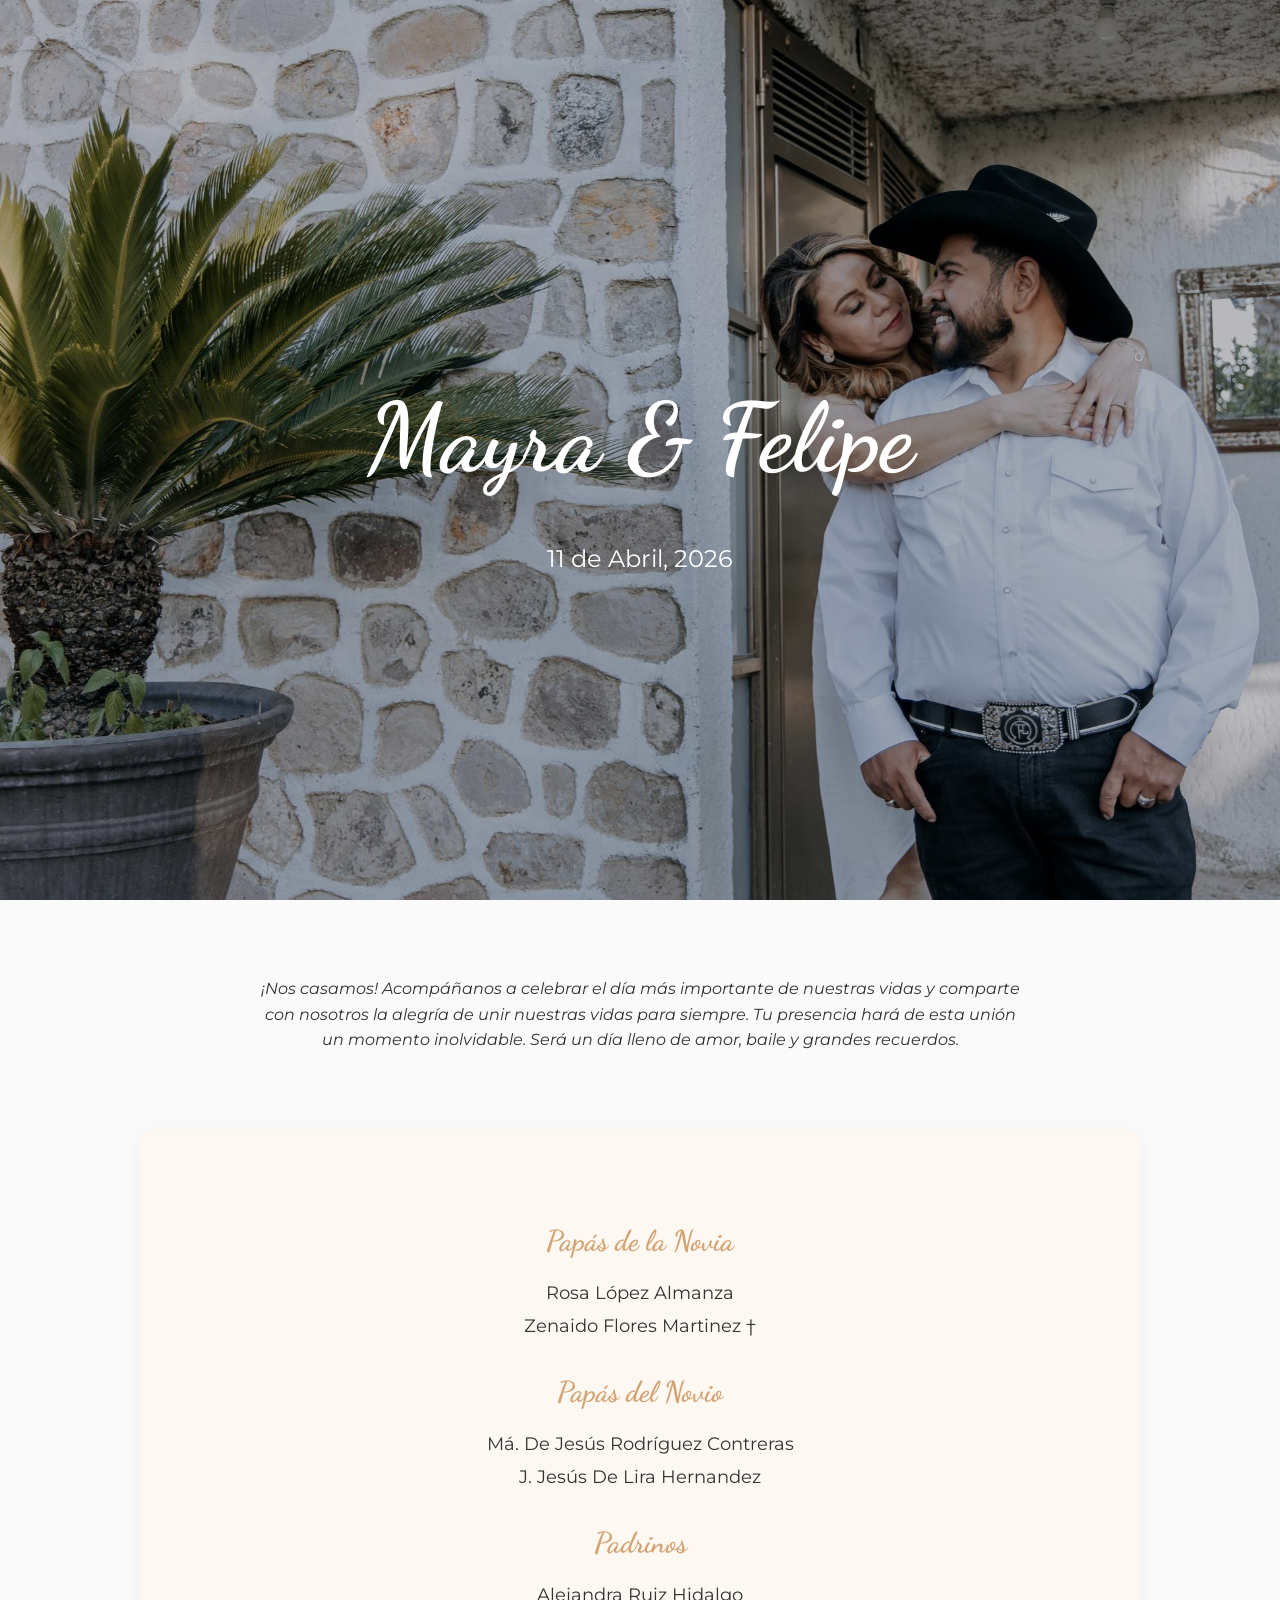
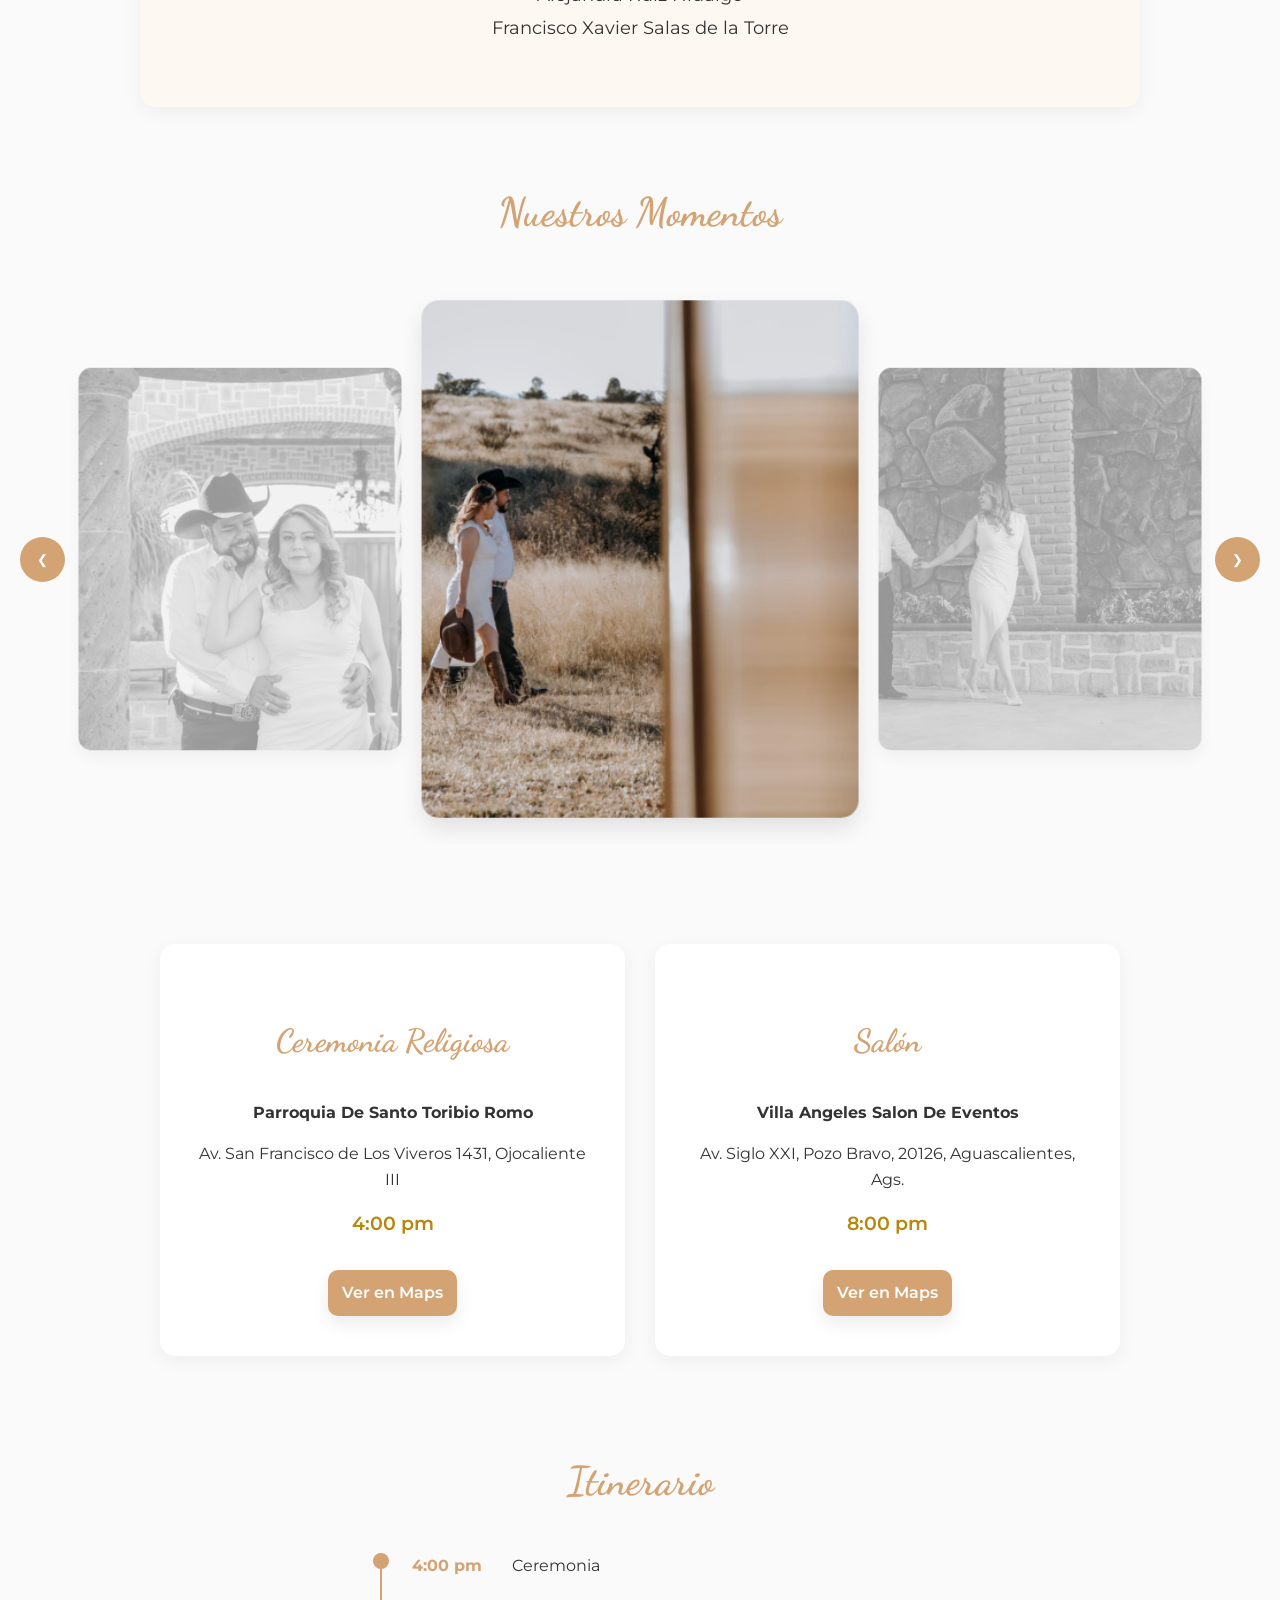
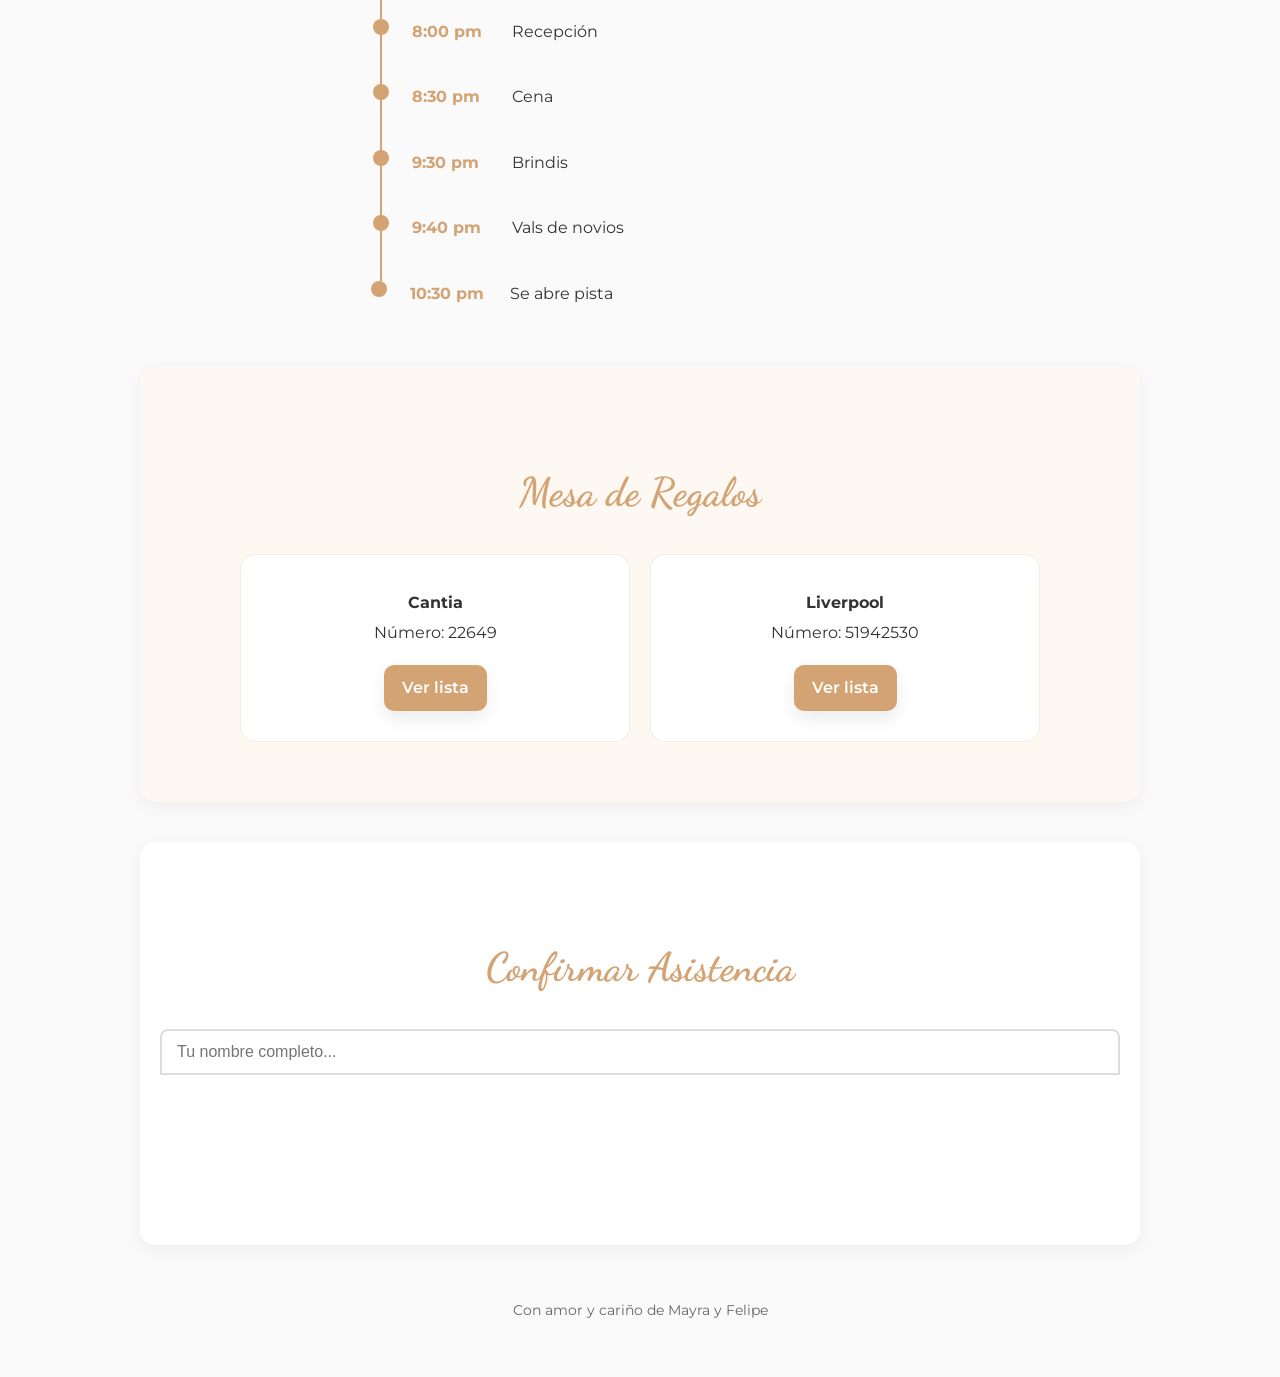
==== index.html @ e17b6605 "rsvp" ====
<!DOCTYPE html>
<html lang="es">
<head>
    <meta charset="UTF-8">
    <meta name="viewport" content="width=device-width, initial-scale=1.0">
    <title>Nuestra Boda - Mayra & Felipe</title>
    <link rel="stylesheet" href="style.css">
    <link href="https://fonts.googleapis.com/css2?family=Dancing+Script:wght@600&family=Montserrat:wght@300;400;600&display=swap" rel="stylesheet">
</head>
<body>

    <header class="hero">
        <div class="hero-text">
            <h1>Mayra & Felipe</h1>
            <p>11 de Abril, 2026</p>
        </div>
    </header>

    <section class="intro">
        <p>¡Nos casamos! Acompáñanos a celebrar el día más importante de nuestras vidas y comparte con nosotros la alegría de unir nuestras vidas para siempre. Tu presencia hará de esta unión un momento inolvidable. Será un día lleno de amor, baile y grandes recuerdos.</p>
    </section>

    <section class="family">
        <div class="family-grid">
            <div class="family-group">
                <h3>Papás de la Novia</h3>
                <p>Rosa López Almanza</p>
                <p>Zenaido Flores Martinez †</p>
            </div>
            <div class="family-group">
                <h3>Papás del Novio</h3>
                <p>Má. De Jesús Rodríguez Contreras</p>
                <p>J. Jesús De Lira Hernandez</p>
            </div>
            <div class="family-group padrinos">
                <h3>Padrinos</h3>
                <p>Alejandra Ruiz Hidalgo</p>
                <p>Francisco Xavier Salas de la Torre</p>
            </div>
        </div>
    </section>

    <section class="gallery">
        <h2>Nuestros Momentos</h2>
        
        <div class="carousel-container">
            <button class="nav-btn prev" id="prevBtn">&#10094;</button>
            <div class="carousel-window">
                <div class="carousel-track" id="track">
                    <div class="card"><img src="img/photo-1.jpeg"></div>
                    <div class="card"><img src="img/photo-2.jpeg"></div>
                    <div class="card"><img src="img/photo-3.jpeg"></div>
                    <div class="card"><img src="img/photo-4.jpeg"></div>
                    <div class="card"><img src="img/photo-5.jpeg"></div>
                </div>
            </div>
            <button class="nav-btn next" id="nextBtn">&#10095;</button>
        </div>
    </section>

    <section class="locations">
        <div class="location-card">
            <h3>Ceremonia Religiosa</h3>
            <p><strong>Parroquia De Santo Toribio Romo</strong></p>
            <p>Av. San Francisco de Los Viveros 1431, Ojocaliente III</p>
            <p class="time">4:00 pm</p>
            <a class="btn-link" href="https://maps.app.goo.gl/7wHe7rXriBDgeVJc9?g_st=aw" target="_blank" rel="noopener noreferrer">Ver en Maps</a>
        </div>
        <div class="location-card">
            <h3>Salón</h3>
            <p><strong>Villa Angeles Salon De Eventos</strong></p>
            <p>Av. Siglo XXI, Pozo Bravo, 20126, Aguascalientes, Ags.</p>
            <p class="time">8:00 pm</p>
            <a class="btn-link" href="https://maps.app.goo.gl/9y6JNqKWiBaW36nY7?g_st=aw" target="_blank" rel="noopener noreferrer">Ver en Maps</a>
        </div>
    </section>
    
    <section class="itinerary">
        <h2>Itinerario</h2>
        <div class="timeline">
            <div class="event"><span>4:00 pm</span><p>Ceremonia</p></div>
            <div class="event"><span>8:00 pm</span><p>Recepción</p></div>
            <div class="event"><span>8:30 pm</span><p>Cena</p></div>
            <div class="event"><span>9:30 pm</span><p>Brindis</p></div>
            <div class="event"><span>9:40 pm</span><p>Vals de novios</p></div>
            <div class="event"><span>10:30 pm</span><p>Se abre pista</p></div>
            
        </div>
    </section>
    
    <!-- <div class="video-container">
        <h2>Mayra y Felipe</h2>

        <video controls width="100%" style="max-width: 1000px; margin: 0 auto; display: block; border-radius: 15px; box-shadow: 0 10px 20px rgba(0,0,0,0.1);">
            <source src="img/F&M std.mp4" type="video/mp4">
            Tu navegador no soporta la etiqueta de video.
        </video>
    </div> -->

    <section class="gifts">
        <h2>Mesa de Regalos</h2>
        <div class="gift-grid">
            <div class="gift-item">
                <p><strong>Cantia</strong></p>
                <p>Número: 22649</p>
                <a class="btn-link gift-link" href="https://cantia.com.mx/apps/giftregistry/registry/22649" target="_blank" rel="noopener noreferrer">Ver lista</a>
            </div>
            <div class="gift-item">
                <p><strong>Liverpool</strong></p>
                <p>Número: 51942530</p>
                <a class="btn-link gift-link" href="https://mesaderegalos.liverpool.com.mx/milistaderegalos/51942530" target="_blank" rel="noopener noreferrer">Ver lista</a>
            </div>
        </div>
    </section>

    <section class="rsvp">
        <h2>Confirmar Asistencia</h2>
        <form id="rsvp-form">
            <div class="search-wrapper">
                <input id="guest-search" placeholder="Tu nombre completo..." required autocomplete="off">
                <div id="suggestions-dropdown" class="suggestions-dropdown"></div>
            </div>
            <div id="guest-name-display" class="guest-name-display"></div>
            <div id="dynamic-inputs"></div>
            <button type="submit" id="submit-btn" style="display:none;">Confirmar Asistencia</button>
        </form>
    </section>

    <footer><p>Con amor y cariño de Mayra y Felipe</p></footer>

    <script src="script.js"></script>
</body>
</html>
---- style.css ----
/* =========================================
   VARIABLES Y CONFIGURACIÓN BASE
   ========================================= */
:root {
    --primary: #d4a373;
    --primary-dark: #bc8a5f;
    --secondary: #fefae0;
    --text: #333;
    --text-light: #666;
    --white: #ffffff;
    --bg: #fafafa;
    --gold: #b8860b;
}

* {
    box-sizing: border-box;
}

body {
    font-family: 'Montserrat', sans-serif;
    margin: 0;
    color: var(--text);
    background-color: var(--bg);
    line-height: 1.6;
    overflow-x: hidden;
}

h1, h2, h3 {
    font-family: 'Dancing Script', cursive;
    text-align: center;
    color: var(--primary);
}

h2 { font-size: 2.5rem; margin-bottom: 30px; }

#m {
    text-align: center;
    color: red;
}

/* =========================================
   HERO SECTION
   ========================================= */
.hero {
    height: 100vh;
    background: linear-gradient(rgba(0,0,0,0.2), rgba(0,0,0,0.2)), 
                url('img/background-boda-2.jpeg') no-repeat center center/cover;
    display: flex;
    flex-direction: column;
    align-items: center;
    justify-content: center;
    color: white;
    text-align: center;
    padding: 0 20px;
}

.hero h1 { 
    font-size: clamp(3rem, 10vw, 6rem); 
    color: white; 
    margin-bottom: 10px; 
}

.hero p { 
    font-size: clamp(1rem, 4vw, 1.5rem); 
    color: white;
}

/* =========================================
   INTRO & FAMILIA
   ========================================= */
.intro {
    padding: 60px 20px;
    max-width: 800px;
    margin: auto;
    font-style: italic;
    text-align: center;
}

.family {
    background: #fdf8f2;
    padding: 60px 20px;
}

.family-grid {
    display: block;
    text-align: center;
    gap: 40px;
    max-width: 1000px;
    margin: auto;
}

.family-group h3 {
    font-size: 1.8rem;
    margin-bottom: 15px;
}

.family-group p {
    margin: 5px 0;
    font-size: 1.1rem;
}

.padrinos {
    grid-column: 1 / -1;
}

/* =========================================
   CARRUSEL INFINITO
   ========================================= */
.gallery { padding: 40px 0; }

.video-container {
    padding: 40px 20px;
    display: block;
    justify-content: center;
    align-items: center;
}

.video-container video {
    width: 100%;
    max-width: 900px;
    border-radius: 15px;
    box-shadow: 0 10px 20px rgba(0,0,0,0.1);
}

.carousel-container {
    display: flex;
    align-items: center;
    justify-content: center;
    width: 100%;
    max-width: 1200px;
    margin: auto;
    position: relative;
}

.carousel-window {
    overflow: hidden;
    width: 100%;
    padding: 60px 0;
}

.carousel-track {
    display: flex;
    align-items: center;
    will-change: transform;
    transition: none;
}

.card {
    min-width: 100%; 
    transition: transform 0.6s ease, opacity 0.6s ease, filter 0.6s ease;
    opacity: 0.4;
    transform: scale(0.85);
    filter: grayscale(100%);
    padding: 0 10px;
}

.card.active {
    opacity: 1;
    transform: scale(1);
    filter: grayscale(0%);
    z-index: 2;
}

.card img {
    width: 100%;
    height: clamp(300px, 50vh, 450px);
    object-fit: cover;
    border-radius: 15px;
    display: block;
    box-shadow: 0 10px 20px rgba(0,0,0,0.1);
}

.nav-btn {
    background: var(--primary);
    color: white;
    border: none;
    width: 45px;
    height: 45px;
    cursor: pointer;
    border-radius: 50%;
    position: absolute;
    z-index: 10;
    display: flex;
    align-items: center;
    justify-content: center;
    transition: background 0.3s, transform 0.2s;
}

.nav-btn:hover { background-color: var(--primary-dark); transform: scale(1.1); }
.prev { left: 10px; }
.next { right: 10px; }

/* =========================================
   UBICACIONES (Ceremonia y Salón)
   ========================================= */
.locations {
    padding: 60px 20px;
    display: grid;
    grid-template-columns: repeat(auto-fit, minmax(300px, 1fr));
    gap: 30px;
    max-width: 1000px;
    margin: auto;
}

.location-card {
    background: white;
    padding: 40px 30px;
    border-radius: 15px;
    box-shadow: 0 5px 20px rgba(0,0,0,0.05);
    transition: transform 0.3s;
}

.location-card:hover { transform: translateY(-5px); }
.location-card { text-align: center; }
.location-card h3 { font-size: 2rem; }
.time { font-weight: 600; color: var(--gold); font-size: 1.2rem; margin-top: 15px; }

/* =========================================
   ITINERARIO (Timeline)
   ========================================= */
.itinerary { padding: 0px 20px 60px; max-width: 600px; margin: auto; }

.timeline {
    text-align: left;
    margin-top: 40px;
}

.event {
    display: flex;
    gap: 20px;
    border-left: 2px solid var(--primary);
    padding: 0 0 40px 30px;
    margin-left: 20px;
    position: relative;
}

.event::before {
    content: '';
    width: 16px;
    height: 16px;
    background: var(--primary);
    border-radius: 50%;
    position: absolute;
    left: -9px;
    top: 0;
}

.event:last-child { border-left: none; padding-bottom: 0; }
.event span { font-weight: 700; color: var(--primary); min-width: 80px; }
.event p { margin: 0; font-weight: 400; }

/* =========================================
   MESA DE REGALOS
   ========================================= */

.gift-grid {
    display: grid;
    grid-template-columns: repeat(auto-fit, minmax(250px, 1fr));
    gap: 20px;
    max-width: 800px;
    margin: auto;
}

.gift-item {
    background: white;
    padding: 30px;
    border-radius: 15px;
    text-align: center;
    border: 1px solid rgba(212, 163, 115, 0.2);
}

.gift-item p { margin: 5px 0; }

/* =========================================
   RSVP Y AUTOCOMPLETADO
   ========================================= */

.search-container { position: relative; width: 100%; }

.search-wrapper {
    position: relative;
    width: 100%;
    margin-bottom: 20px;
}

.suggestions-dropdown {
    display: none;
    position: absolute;
    top: 100%;
    left: 0;
    right: 0;
    background: white;
    border: 2px solid var(--primary);
    border-top: none;
    border-radius: 0 0 12px 12px;
    max-height: 350px;
    overflow-y: auto;
    z-index: 1000;
    box-shadow: 0 8px 24px rgba(212, 163, 115, 0.2);
    animation: slideDown 0.3s ease;
}

.suggestions-dropdown.active {
    display: block;
}

.suggestion-item {
    padding: 14px 18px;
    cursor: pointer;
    border-bottom: 1px solid #f0f0f0;
    transition: background-color 0.2s, padding-left 0.2s;
    display: flex;
    justify-content: space-between;
    align-items: center;
}

.suggestion-item:hover {
    background-color: #fef8f2;
    padding-left: 24px;
}

.suggestion-item:last-child {
    border-bottom: none;
}

.suggestion-name {
    font-weight: 500;
    color: var(--text);
    flex: 1;
}

.suggestion-count {
    font-size: 0.85rem;
    color: var(--text-light);
    background: rgba(212, 163, 115, 0.1);
    padding: 4px 10px;
    border-radius: 12px;
    margin-left: 12px;
    font-weight: 600;
    color: var(--primary);
}

@keyframes slideDown {
    from {
        opacity: 0;
        transform: translateY(-10px);
    }
    to {
        opacity: 1;
        transform: translateY(0);
    }
}

.guest-name-display {
    margin-top: 25px;
    margin-bottom: 25px;
    min-height: 60px;
    display: flex;
    justify-content: center;
    align-items: center;
    opacity: 0;
    transform: scale(0.95);
    transition: opacity 0.5s ease, transform 0.5s ease;
}

.guest-name-display.active {
    opacity: 1;
    transform: scale(1);
}

.guest-name-display .name-text {
    font-family: 'Dancing Script', cursive;
    font-size: 3rem;
    color: var(--primary);
    text-align: center;
    font-weight: 600;
    text-shadow: 0 2px 4px rgba(212, 163, 115, 0.2);
    letter-spacing: 1px;
}

.autocomplete-list {
    display: none;
    position: absolute;
    top: 100%;
    left: 0;
    right: 0;
    background: white;
    border: 2px solid var(--primary);
    border-top: none;
    border-radius: 0 0 8px 8px;
    max-height: 300px;
    overflow-y: auto;
    z-index: 1000;
    box-shadow: 0 8px 20px rgba(0,0,0,0.1);
}

.autocomplete-option {
    padding: 12px 15px;
    cursor: pointer;
    display: flex;
    justify-content: space-between;
    align-items: center;
    border-bottom: 1px solid #f0f0f0;
}

.autocomplete-option:hover { background-color: #fff9f0; }

input, select {
    padding: 12px 15px;
    border: 2px solid #ddd;
    border-radius: 8px;
    font-size: 1rem;
    width: 100%;
    transition: border-color 0.3s, box-shadow 0.3s;
}

input:focus {
    border-color: var(--primary);
    outline: none;
    box-shadow: 0 0 0 3px rgba(212, 163, 115, 0.1);
}

.search-wrapper input {
    border-radius: 8px 8px 0 0;
    position: relative;
    z-index: 500;
}

.search-wrapper input:focus + #suggestions-dropdown.active,
.search-wrapper input:focus ~ #suggestions-dropdown.active {
    display: block;
}

button[type="submit"] {
    background-color: var(--primary);
    color: white;
    border: none;
    font-weight: bold;
    cursor: pointer;
    padding: 15px;
    font-size: 1.1rem;
    border-radius: 8px;
    margin-top: 20px;
    width: 100%;
    transition: transform 0.2s, background 0.3s;
}

button[type="submit"]:hover { background-color: var(--primary-dark); transform: translateY(-2px); }

/* Botones de enlace mejorados */
.btn-link {
    display: inline-flex;
    align-items: center;
    gap: 10px;
    padding: 10px 14px;
    background: var(--primary);
    color: white;
    text-decoration: none;
    border-radius: 10px;
    font-weight: 600;
    box-shadow: 0 8px 18px rgba(0,0,0,0.08);
    transition: background 0.2s, transform 0.12s;
}

.btn-link:hover { background: var(--primary-dark); transform: translateY(-2px); }

.location-card .btn-link { margin-top: 12px; display: inline-block; }
.gift-item .btn-link { margin-top: 14px; }
.gift-link { padding-left: 18px; padding-right: 18px; }

.icon{
    width: 30px;
    height: 30px;
    display: inline-block;
    vertical-align: middle;
    fill: var(--primary);
}
/* =========================================
   FOOTER
   ========================================= */
footer { padding: 40px 20px; font-size: 0.9rem; color: var(--text-light); }

/* =========================================
   MEDIA QUERIES
   ========================================= */
@media (min-width: 768px) {
    .card { min-width: 33.33%; }
    .card.active { transform: scale(1.15); }
    .hero {
        background: linear-gradient(rgba(0,0,0,0.2), rgba(0,0,0,0.2)), 
                    url('img/background-boda.jpeg') no-repeat center center/cover;
    }
    .prev { left: -20px; }
    .next { right: -20px; }
}

.gifts, .family, .rsvp{
    padding: 60px 20px;
    margin: auto;
    max-width: 1000px;
    border-radius: 15px;
    box-shadow: 0 5px 20px rgba(0, 0, 0, 0.05);
    background: #fdf8f2; 
}
.rsvp{
    margin-top: 40px;
    background-color: #fff;
}

#confirmation-box {
    animation: slideUp 0.6s cubic-bezier(0.25, 0.46, 0.45, 0.94);
    text-align: center;
}

.confirmation-content {
    padding: 40px 30px;
    background: linear-gradient(135deg, rgba(212, 163, 115, 0.05) 0%, rgba(212, 163, 115, 0.02) 100%);
    border-radius: 15px;
    border: 2px solid var(--primary);
}

.confirmation-icon {
    font-size: 4rem;
    color: var(--primary);
    margin-bottom: 15px;
    animation: popIn 0.6s cubic-bezier(0.34, 1.56, 0.64, 1);
}

.confirmation-content h3 {
    font-size: 2.5rem;
    margin: 15px 0;
    color: var(--primary);
}

.confirmation-content p {
    font-size: 1.1rem;
    margin: 10px 0;
    color: var(--text);
}

.confirmation-content p strong {
    font-family: 'Dancing Script', cursive;
    font-size: 1.3rem;
    color: var(--primary);
}

.btn-new-rsvp {
    background: var(--primary);
    color: white;
    border: none;
    padding: 12px 30px;
    font-size: 1rem;
    border-radius: 8px;
    cursor: pointer;
    margin-top: 20px;
    transition: background 0.3s, transform 0.2s;
    font-weight: 600;
}

.btn-new-rsvp:hover {
    background: var(--primary-dark);
    transform: translateY(-2px);
}

@keyframes slideUp {
    from {
        opacity: 0;
        transform: translateY(30px);
    }
    to {
        opacity: 1;
        transform: translateY(0);
    }
}

@keyframes popIn {
    0% {
        transform: scale(0);
        opacity: 0;
    }
    50% {
        transform: scale(1.2);
    }
    100% {
        transform: scale(1);
        opacity: 1;
    }
}
footer{
    text-align: center;
    padding: 40px 20px;
    font-size: 0.9rem;
    color: var(--text-light);
}
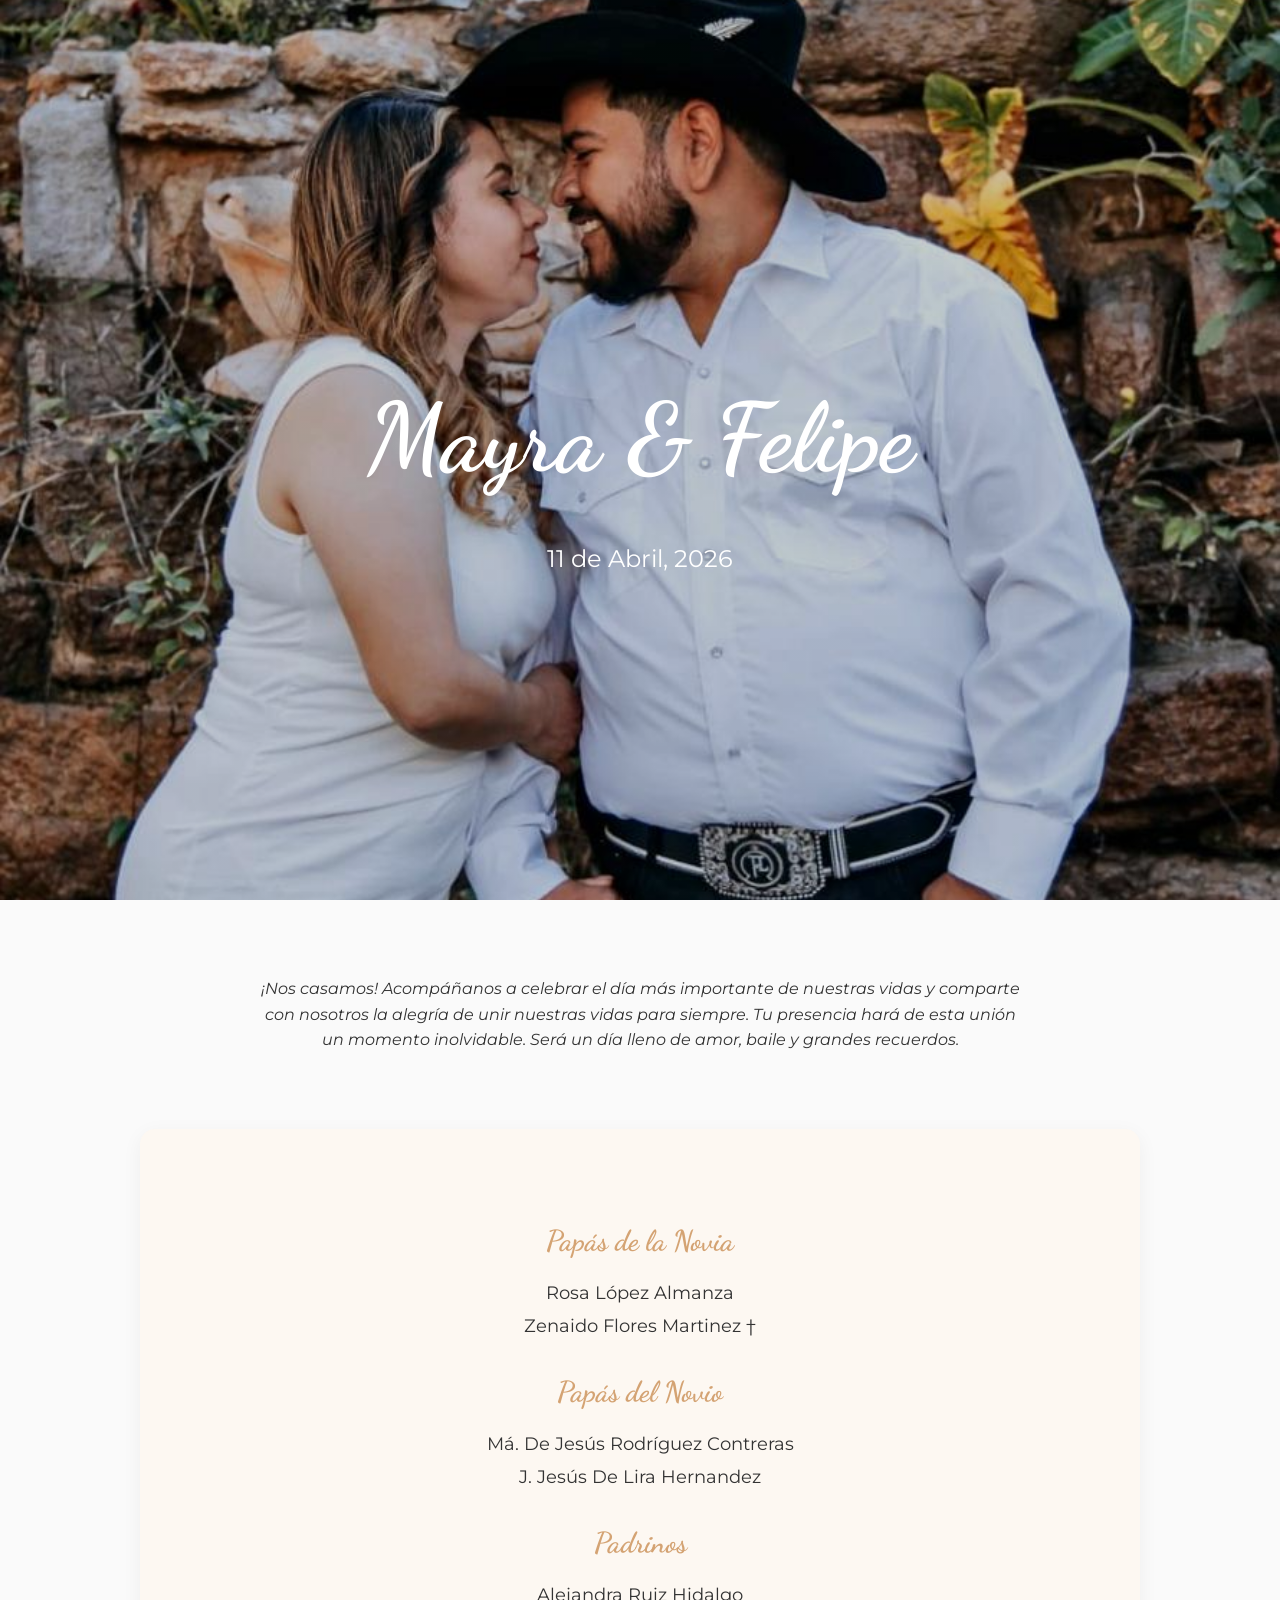
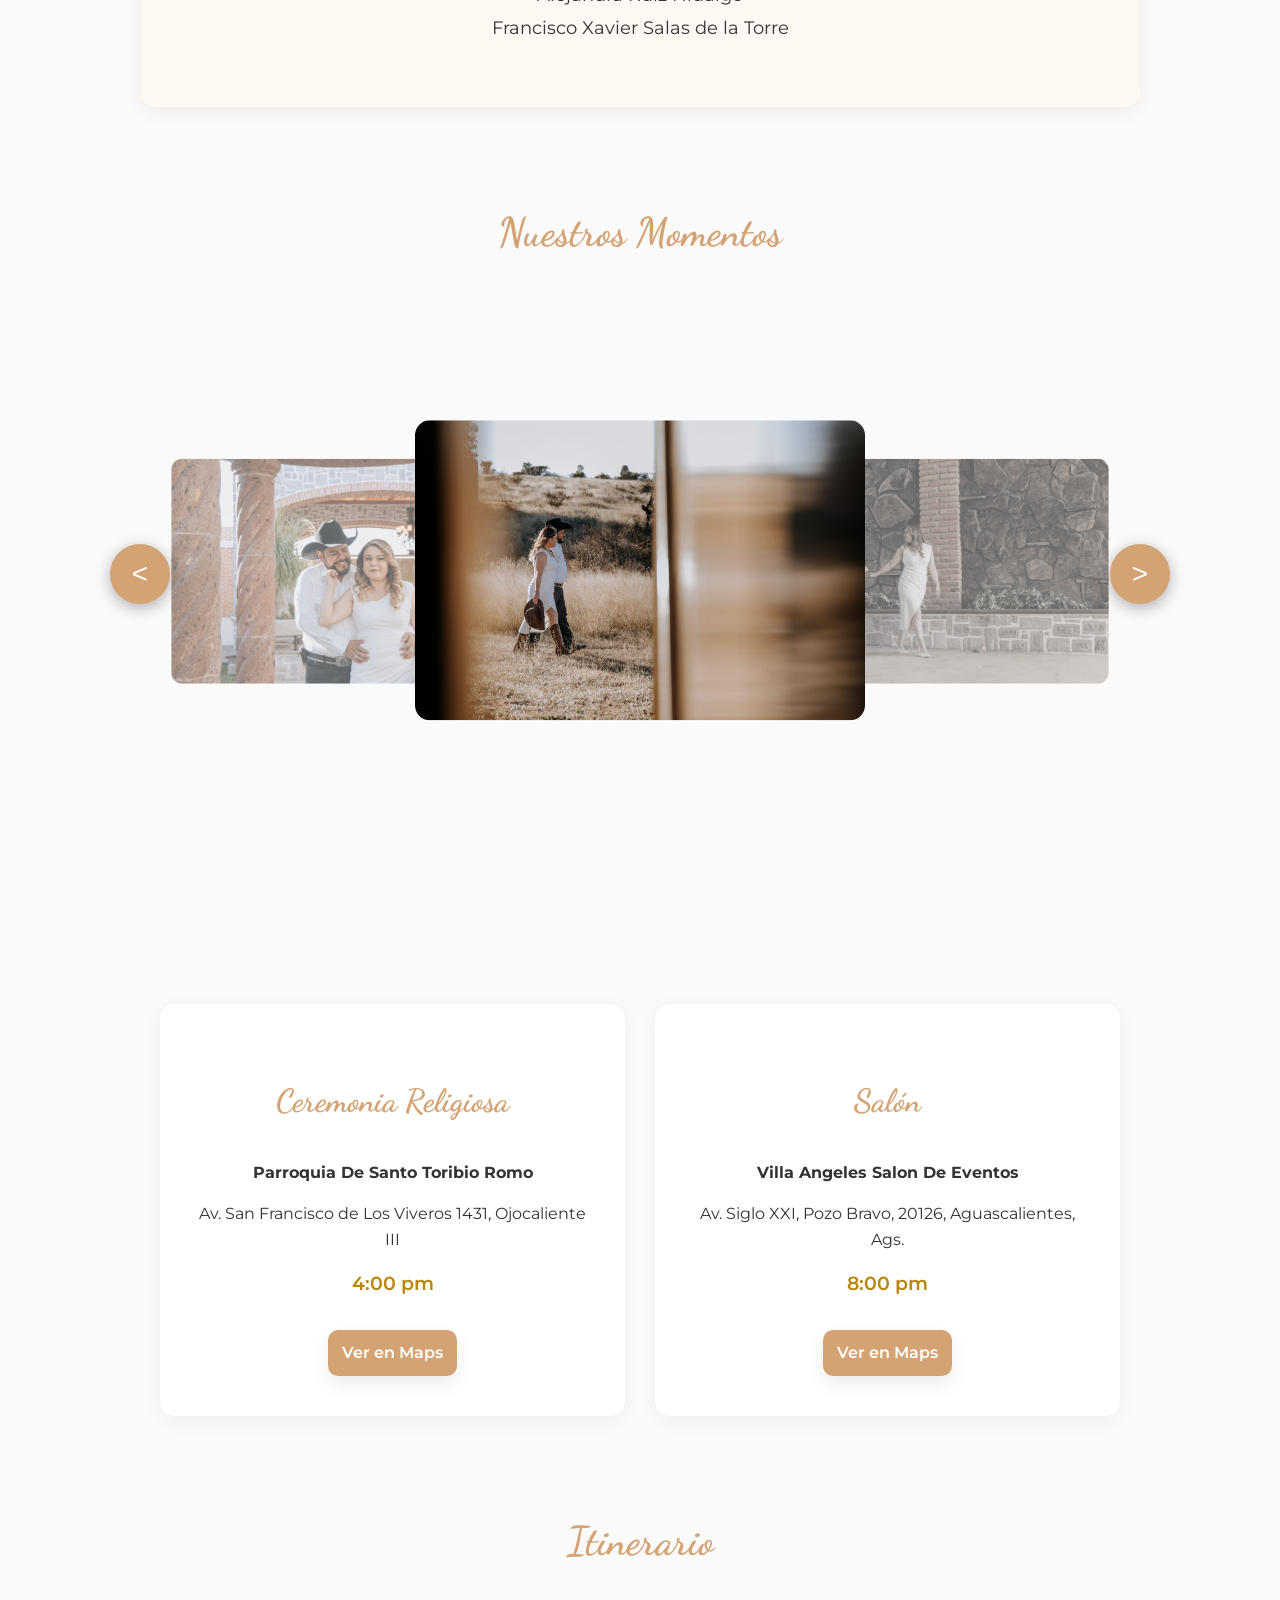
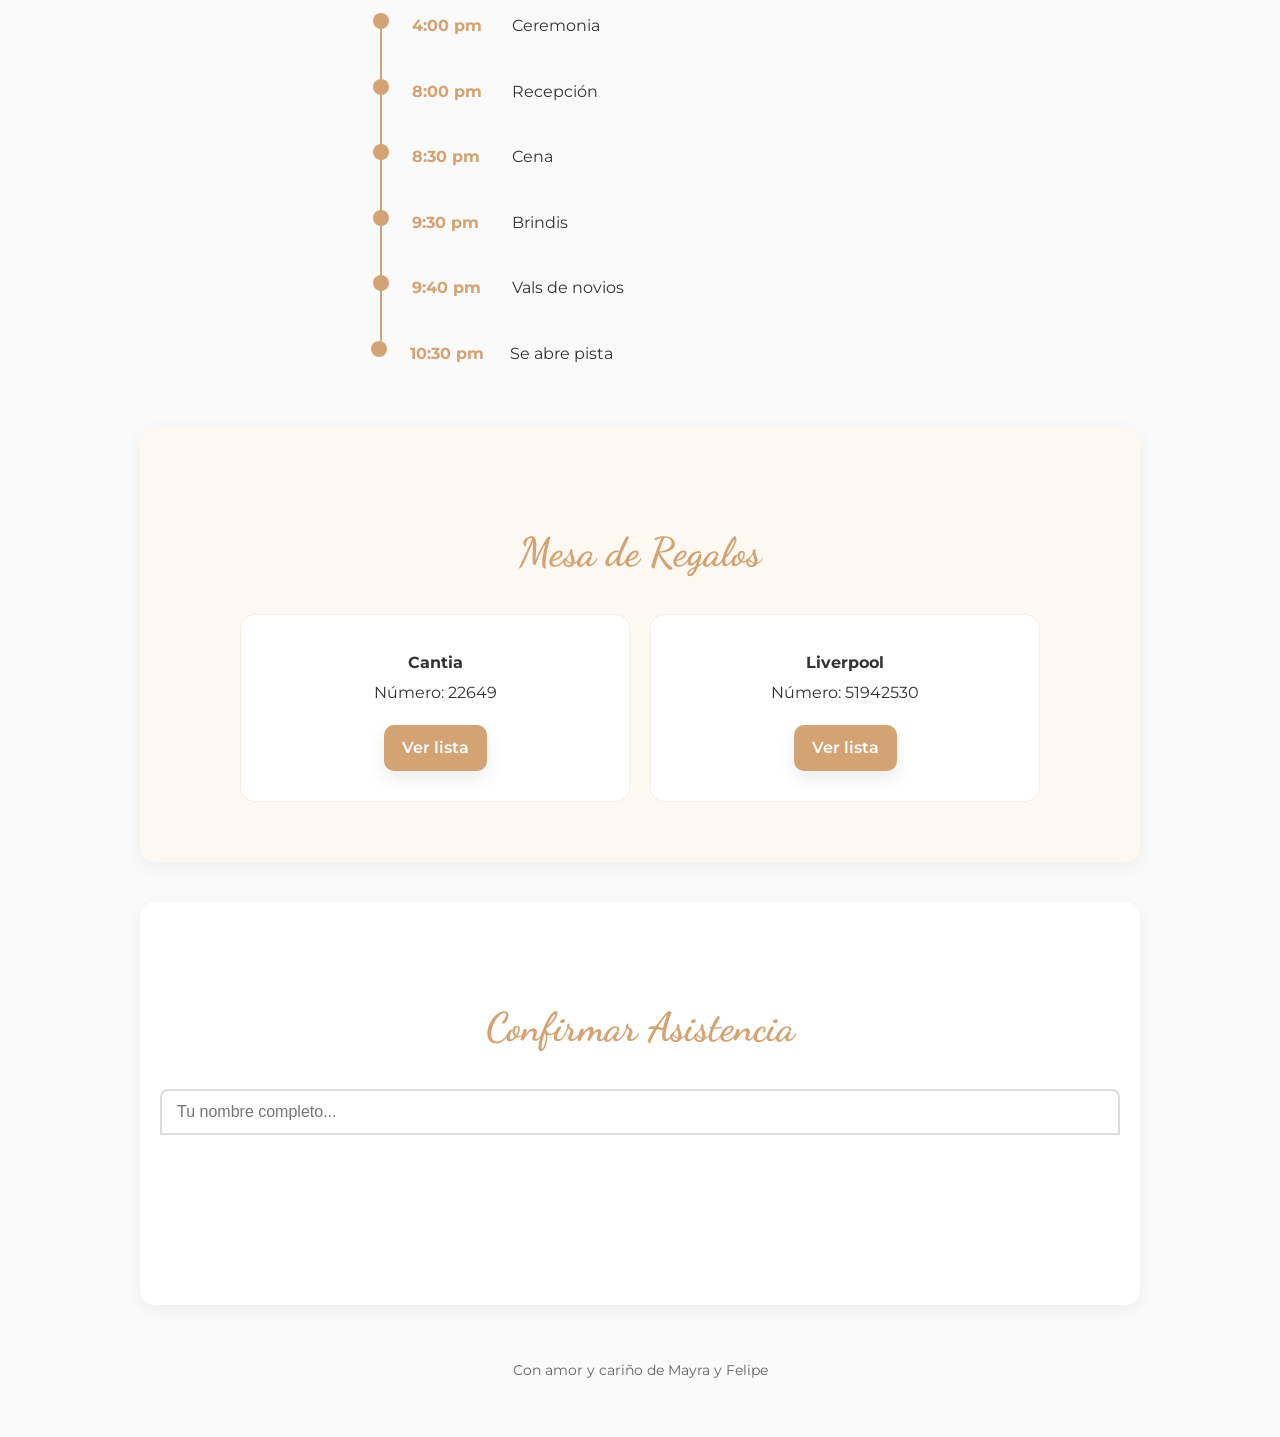
==== commit 8ada7f9f: "Carrucel" ====
--- a/index.html
+++ b/index.html
@@ -43,18 +43,16 @@
     <section class="gallery">
         <h2>Nuestros Momentos</h2>
         
-        <div class="carousel-container">
-            <button class="nav-btn prev" id="prevBtn">&#10094;</button>
-            <div class="carousel-window">
-                <div class="carousel-track" id="track">
-                    <div class="card"><img src="img/photo-1.jpeg"></div>
-                    <div class="card"><img src="img/photo-2.jpeg"></div>
-                    <div class="card"><img src="img/photo-3.jpeg"></div>
-                    <div class="card"><img src="img/photo-4.jpeg"></div>
-                    <div class="card"><img src="img/photo-5.jpeg"></div>
-                </div>
+        <div class="team-carousel">
+            <div class="carousel-container">
+                <div class="member"><img src="img/photo-1.jpeg" alt="Foto 1"></div>
+                <div class="member"><img src="img/photo-2.jpeg" alt="Foto 2"></div>
+                <div class="member"><img src="img/photo-3.jpeg" alt="Foto 3"></div>
+                <div class="member"><img src="img/photo-4.jpeg" alt="Foto 4"></div>
+                <div class="member"><img src="img/photo-5.jpeg" alt="Foto 5"></div>
             </div>
-            <button class="nav-btn next" id="nextBtn">&#10095;</button>
+            <button class="btn prev">&lt;</button>
+            <button class="btn next">&gt;</button>
         </div>
     </section>
 
--- a/style.css
+++ b/style.css
@@ -104,9 +104,11 @@
 }
 
 /* =========================================
-   CARRUSEL INFINITO
-   ========================================= */
-.gallery { padding: 40px 0; }
+   CARRUSEL
+   ========================================= */
+.gallery { 
+    padding: 60px 20px; 
+}
 
 .video-container {
     padding: 40px 20px;
@@ -122,73 +124,89 @@
     box-shadow: 0 10px 20px rgba(0,0,0,0.1);
 }
 
+.team-carousel {
+    position: relative;
+    width: 90%;
+    max-width: 1000px;
+    margin: 40px auto;
+}
+
 .carousel-container {
+    position: relative;
+    height: clamp(300px, 60vh, 600px);
+    overflow: hidden;
+}
+
+.member {
+    position: absolute;
+    top: 50%;
+    left: 50%;
+    transform: translate(-50%, -50%);
+    opacity: 0;
+    transition: all 0.5s ease;
+}
+
+.member img {
+    width: clamp(200px, 40vw, 450px);
+    border-radius: 15px;
+    max-height: clamp(250px, 50vh, 500px);
+    object-fit: cover;
+}
+
+.member.active {
+    transform: translate(-50%, -50%) scale(1);
+    opacity: 1;
+    z-index: 3;
+}
+
+.member.left {
+    left: 20%;
+    transform: translate(-50%, -50%) scale(0.75);
+    opacity: 0.6;
+    z-index: 2;
+}
+
+.member.right {
+    left: 80%;
+    transform: translate(-50%, -50%) scale(0.75);
+    opacity: 0.6;
+    z-index: 2;
+    filter: grayscale(70%);
+}
+
+.btn {
+    position: absolute;
+    top: 50%;
+    transform: translateY(-50%);
+    background-color: var(--primary);
+    padding: clamp(10px, 2vw, 15px);
+    border-radius: 50%;
+    border: none;
+    cursor: pointer;
+    font-size: clamp(18px, 3vw, 28px);
+    box-shadow: 0 4px 15px rgba(0, 0, 0, 0.3);
+    z-index: 999;
+    color: white;
+    transition: background 0.3s ease, transform 0.2s;
+    width: clamp(40px, 8vw, 60px);
+    height: clamp(40px, 8vw, 60px);
     display: flex;
     align-items: center;
     justify-content: center;
-    width: 100%;
-    max-width: 1200px;
-    margin: auto;
-    position: relative;
-}
-
-.carousel-window {
-    overflow: hidden;
-    width: 100%;
-    padding: 60px 0;
-}
-
-.carousel-track {
-    display: flex;
-    align-items: center;
-    will-change: transform;
-    transition: none;
-}
-
-.card {
-    min-width: 100%; 
-    transition: transform 0.6s ease, opacity 0.6s ease, filter 0.6s ease;
-    opacity: 0.4;
-    transform: scale(0.85);
-    filter: grayscale(100%);
-    padding: 0 10px;
-}
-
-.card.active {
-    opacity: 1;
-    transform: scale(1);
-    filter: grayscale(0%);
-    z-index: 2;
-}
-
-.card img {
-    width: 100%;
-    height: clamp(300px, 50vh, 450px);
-    object-fit: cover;
-    border-radius: 15px;
-    display: block;
-    box-shadow: 0 10px 20px rgba(0,0,0,0.1);
-}
-
-.nav-btn {
-    background: var(--primary);
-    color: white;
-    border: none;
-    width: 45px;
-    height: 45px;
-    cursor: pointer;
-    border-radius: 50%;
-    position: absolute;
-    z-index: 10;
-    display: flex;
-    align-items: center;
-    justify-content: center;
-    transition: background 0.3s, transform 0.2s;
-}
-
-.nav-btn:hover { background-color: var(--primary-dark); transform: scale(1.1); }
-.prev { left: 10px; }
-.next { right: 10px; }
+}
+
+.btn:hover {
+    background-color: var(--primary-dark);
+    /* transform: translateY(-50%) scale(1.15); */
+}
+
+.prev {
+    left: clamp(5px, 2vw, 30px);
+}
+
+.next {
+    right: clamp(5px, 2vw, 30px);
+}
 
 /* =========================================
    UBICACIONES (Ceremonia y Salón)
@@ -483,15 +501,52 @@
 /* =========================================
    MEDIA QUERIES
    ========================================= */
-@media (min-width: 768px) {
-    .card { min-width: 33.33%; }
-    .card.active { transform: scale(1.15); }
-    .hero {
-        background: linear-gradient(rgba(0,0,0,0.2), rgba(0,0,0,0.2)), 
-                    url('img/background-boda.jpeg') no-repeat center center/cover;
-    }
-    .prev { left: -20px; }
-    .next { right: -20px; }
+@media (max-width: 480px) {
+    .team-carousel {
+        width: 95%;
+        margin: 30px auto;
+    }
+    
+    .member.left {
+        left: 15%;
+        opacity: 0.3;
+    }
+    
+    .member.right {
+        left: 85%;
+        opacity: 0.3;
+    }
+    
+    .btn {
+        width: clamp(35px, 7vw, 50px);
+        height: clamp(35px, 7vw, 50px);
+    }
+}
+
+@media (min-width: 481px) and (max-width: 768px) {
+    .team-carousel {
+        width: 92%;
+        margin: 35px auto;
+    }
+    
+    .member.left {
+        left: 18%;
+        opacity: 0.4;
+    }
+    
+    .member.right {
+        left: 82%;
+        opacity: 0.4;
+    }
+}
+
+@media (min-width: 769px) {
+    .prev { 
+        left: -30px; 
+    }
+    .next { 
+        right: -30px; 
+    }
 }
 
 .gifts, .family, .rsvp{
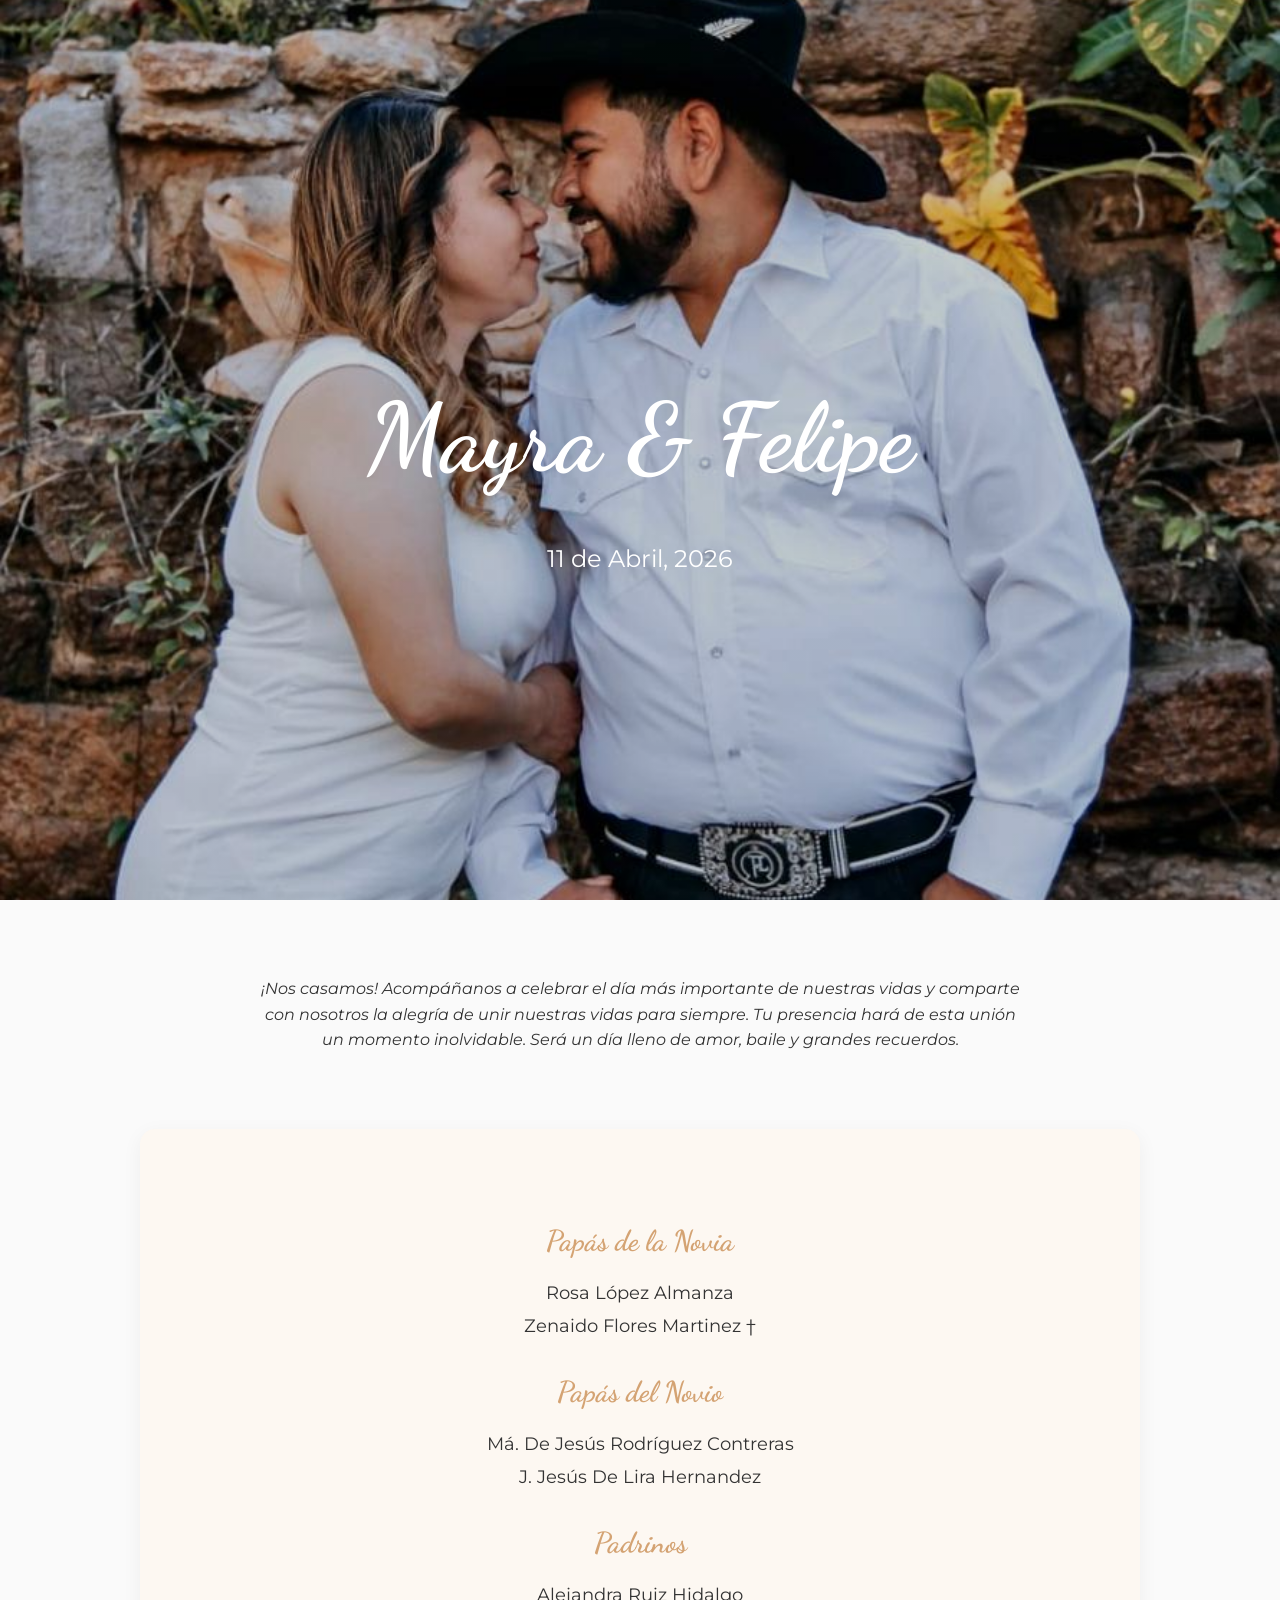
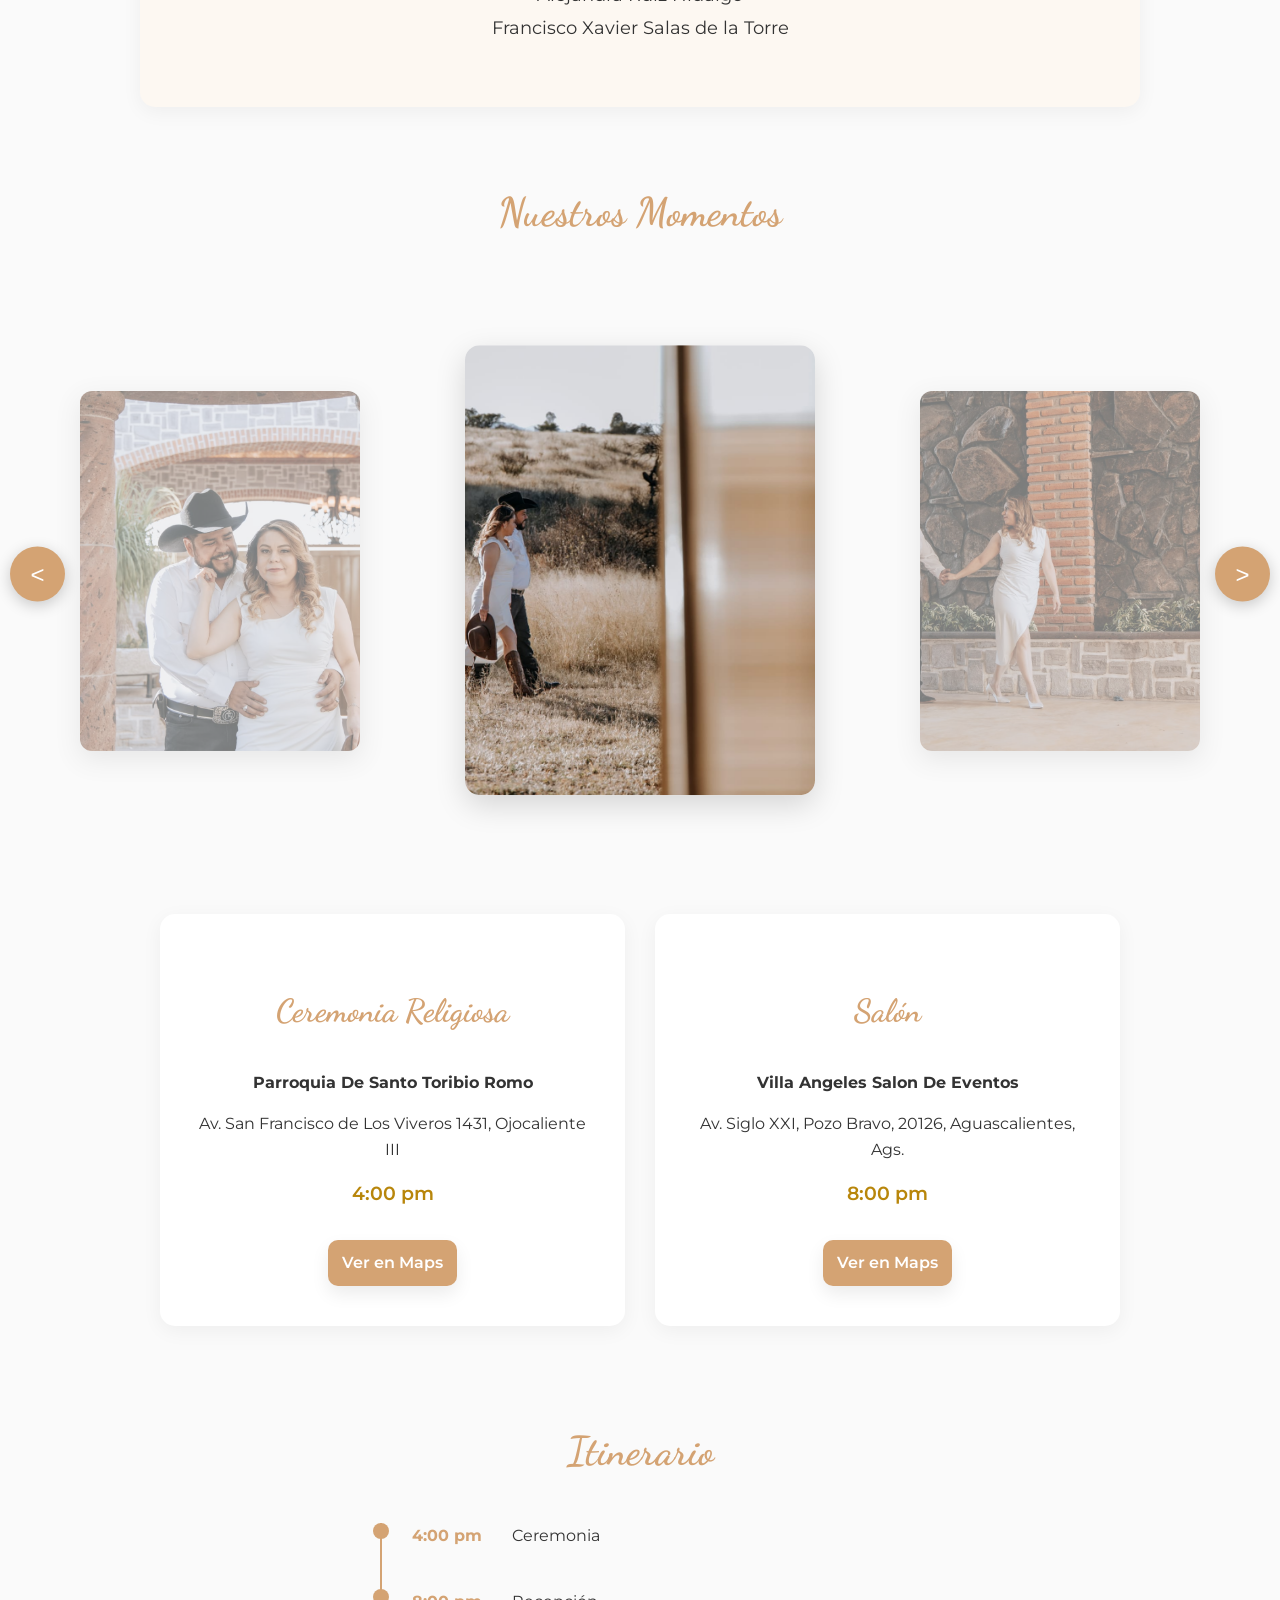
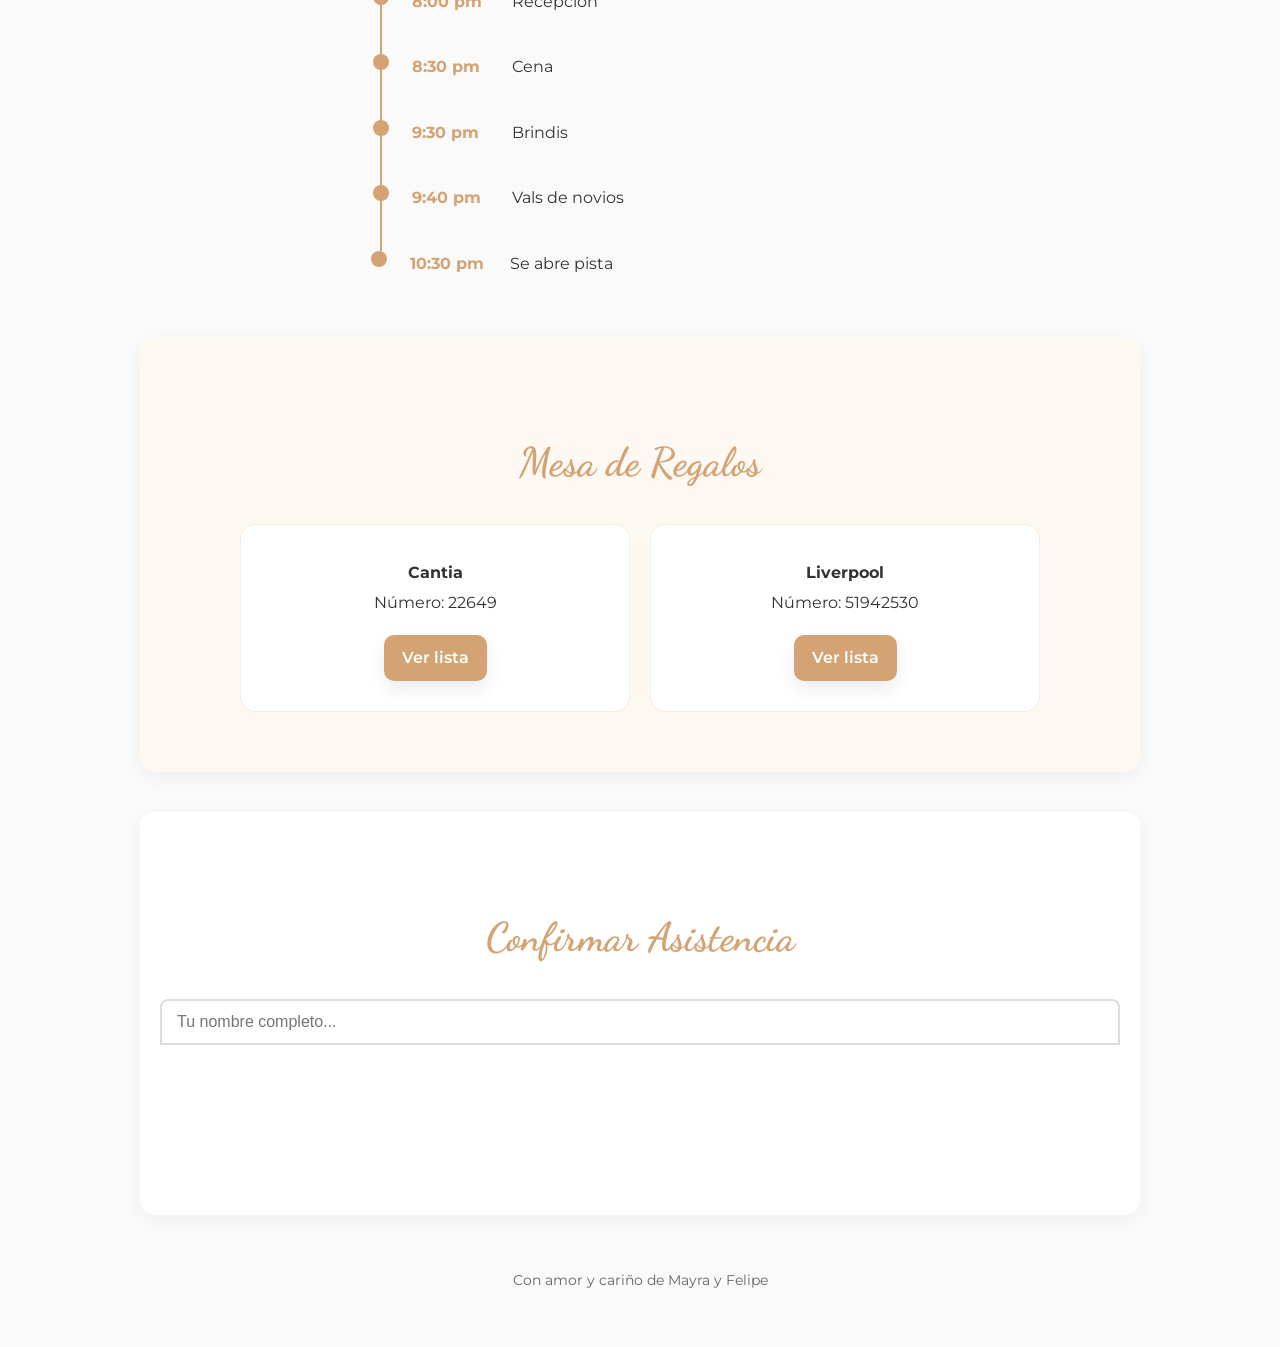
==== commit 8df3035e: "Revert "rsvp" This reverts commit e17b6605c5e0a35f86b31f9d7155e218f3f84cc0." ====
--- a/index.html
+++ b/index.html
@@ -115,7 +115,8 @@
         <h2>Confirmar Asistencia</h2>
         <form id="rsvp-form">
             <div class="search-wrapper">
-                <input id="guest-search" placeholder="Tu nombre completo..." required autocomplete="off">
+                <input list="guests-list" id="guest-search" placeholder="Tu nombre completo..." required autocomplete="off">
+                <datalist id="guests-list"></datalist>
                 <div id="suggestions-dropdown" class="suggestions-dropdown"></div>
             </div>
             <div id="guest-name-display" class="guest-name-display"></div>
--- a/style.css
+++ b/style.css
@@ -32,7 +32,6 @@
 }
 
 h2 { font-size: 2.5rem; margin-bottom: 30px; }
-
 #m {
     text-align: center;
     color: red;
@@ -106,35 +105,25 @@
 /* =========================================
    CARRUSEL
    ========================================= */
-.gallery { 
-    padding: 60px 20px; 
-}
-
-.video-container {
-    padding: 40px 20px;
-    display: block;
-    justify-content: center;
-    align-items: center;
-}
-
-.video-container video {
-    width: 100%;
-    max-width: 900px;
-    border-radius: 15px;
-    box-shadow: 0 10px 20px rgba(0,0,0,0.1);
-}
+/* =========================================
+   3. CARRUSEL DE FOTOS (ESCRITORIO)
+   ========================================= */
+.gallery { padding: 40px 0; }
 
 .team-carousel {
     position: relative;
-    width: 90%;
-    max-width: 1000px;
-    margin: 40px auto;
+    width: 100%;
+    max-width: 1200px;
+    margin: 0 auto;
 }
 
 .carousel-container {
     position: relative;
-    height: clamp(300px, 60vh, 600px);
+    height: 600px;
     overflow: hidden;
+    display: flex;
+    align-items: center;
+    justify-content: center;
 }
 
 .member {
@@ -143,76 +132,69 @@
     left: 50%;
     transform: translate(-50%, -50%);
     opacity: 0;
-    transition: all 0.5s ease;
+    transition: var(--transition-smooth);
+    z-index: 1;
 }
 
 .member img {
-    width: clamp(200px, 40vw, 450px);
+    width: 350px;
+    height: 450px;
     border-radius: 15px;
-    max-height: clamp(250px, 50vh, 500px);
     object-fit: cover;
-}
-
+    box-shadow: 0 10px 30px rgba(0,0,0,0.15);
+}
+
+/* Estados del carrusel en Desktop */
 .member.active {
-    transform: translate(-50%, -50%) scale(1);
     opacity: 1;
     z-index: 3;
+    transform: translate(-50%, -50%) scale(1);
 }
 
 .member.left {
-    left: 20%;
-    transform: translate(-50%, -50%) scale(0.75);
-    opacity: 0.6;
+    left: 15%;
+    transform: translate(-50%, -50%) scale(0.8);
+    opacity: 0.5;
     z-index: 2;
 }
 
 .member.right {
-    left: 80%;
-    transform: translate(-50%, -50%) scale(0.75);
-    opacity: 0.6;
+    left: 85%;
+    transform: translate(-50%, -50%) scale(0.8);
+    opacity: 0.5;
     z-index: 2;
-    filter: grayscale(70%);
-}
-
+}
+
+/* Botones de navegación */
 .btn {
     position: absolute;
     top: 50%;
     transform: translateY(-50%);
     background-color: var(--primary);
-    padding: clamp(10px, 2vw, 15px);
+    color: white;
+    width: 55px;
+    height: 55px;
     border-radius: 50%;
     border: none;
     cursor: pointer;
-    font-size: clamp(18px, 3vw, 28px);
-    box-shadow: 0 4px 15px rgba(0, 0, 0, 0.3);
-    z-index: 999;
-    color: white;
-    transition: background 0.3s ease, transform 0.2s;
-    width: clamp(40px, 8vw, 60px);
-    height: clamp(40px, 8vw, 60px);
+    font-size: 24px;
+    z-index: 10;
     display: flex;
     align-items: center;
     justify-content: center;
-}
-
-.btn:hover {
-    background-color: var(--primary-dark);
-    /* transform: translateY(-50%) scale(1.15); */
-}
-
-.prev {
-    left: clamp(5px, 2vw, 30px);
-}
-
-.next {
-    right: clamp(5px, 2vw, 30px);
-}
+    transition: var(--transition-smooth);
+    box-shadow: 0 4px 15px rgba(0,0,0,0.2);
+}
+
+.btn:hover { background-color: var(--primary-dark); transform: translateY(-50%) scale(1.1); }
+.prev { left: 20px; }
+.next { right: 20px; }
 
 /* =========================================
    UBICACIONES (Ceremonia y Salón)
    ========================================= */
 .locations {
-    padding: 60px 20px;
+    padding: 0px 20px 60px;
     display: grid;
     grid-template-columns: repeat(auto-fit, minmax(300px, 1fr));
     gap: 30px;
@@ -496,7 +478,12 @@
 /* =========================================
    FOOTER
    ========================================= */
-footer { padding: 40px 20px; font-size: 0.9rem; color: var(--text-light); }
+footer{
+    text-align: center;
+    padding: 60px 20px;
+    font-size: 0.95rem;
+    color: var(--text-light);
+}
 
 /* =========================================
    MEDIA QUERIES
@@ -506,21 +493,38 @@
         width: 95%;
         margin: 30px auto;
     }
-    
-    .member.left {
-        left: 15%;
-        opacity: 0.3;
-    }
-    
-    .member.right {
-        left: 85%;
-        opacity: 0.3;
-    }
-    
+
+    .carousel-container {
+        height: clamp(260px, 50vh, 380px);
+    }
+
+    /* En móviles ocultamos todas las cards excepto la activa para que se vea grande */
+    .member {
+        transition: opacity 0.3s ease, transform 0.3s ease;
+    }
+
+    .member:not(.active) {
+        display: none;
+        opacity: 0;
+        transform: translate(-50%, -50%) scale(0.9);
+        pointer-events: none;
+    }
+
+    .member.active img {
+        width: 100%;
+        max-width: 100%;
+        height: auto;
+        box-shadow: 0 8px 20px rgba(0,0,0,0.18);
+    }
+
     .btn {
-        width: clamp(35px, 7vw, 50px);
-        height: clamp(35px, 7vw, 50px);
-    }
+        width: clamp(36px, 10vw, 48px);
+        height: clamp(36px, 10vw, 48px);
+        font-size: clamp(16px, 4vw, 22px);
+    }
+
+    .prev { left: 10px; }
+    .next { right: 10px; }
 }
 
 @media (min-width: 481px) and (max-width: 768px) {
@@ -641,6 +645,17 @@
         opacity: 1;
     }
 }
+/* Keyframes para la animación de cambio de foto */
+@keyframes photoFadeIn {
+    0% {
+        opacity: 0;
+        transform: translate(-50%, -50%) scale(0.9) translateX(30px);
+    }
+    100% {
+        opacity: 1;
+        transform: translate(-50%, -50%) scale(1) translateX(0);
+    }
+}
 footer{
     text-align: center;
     padding: 40px 20px;
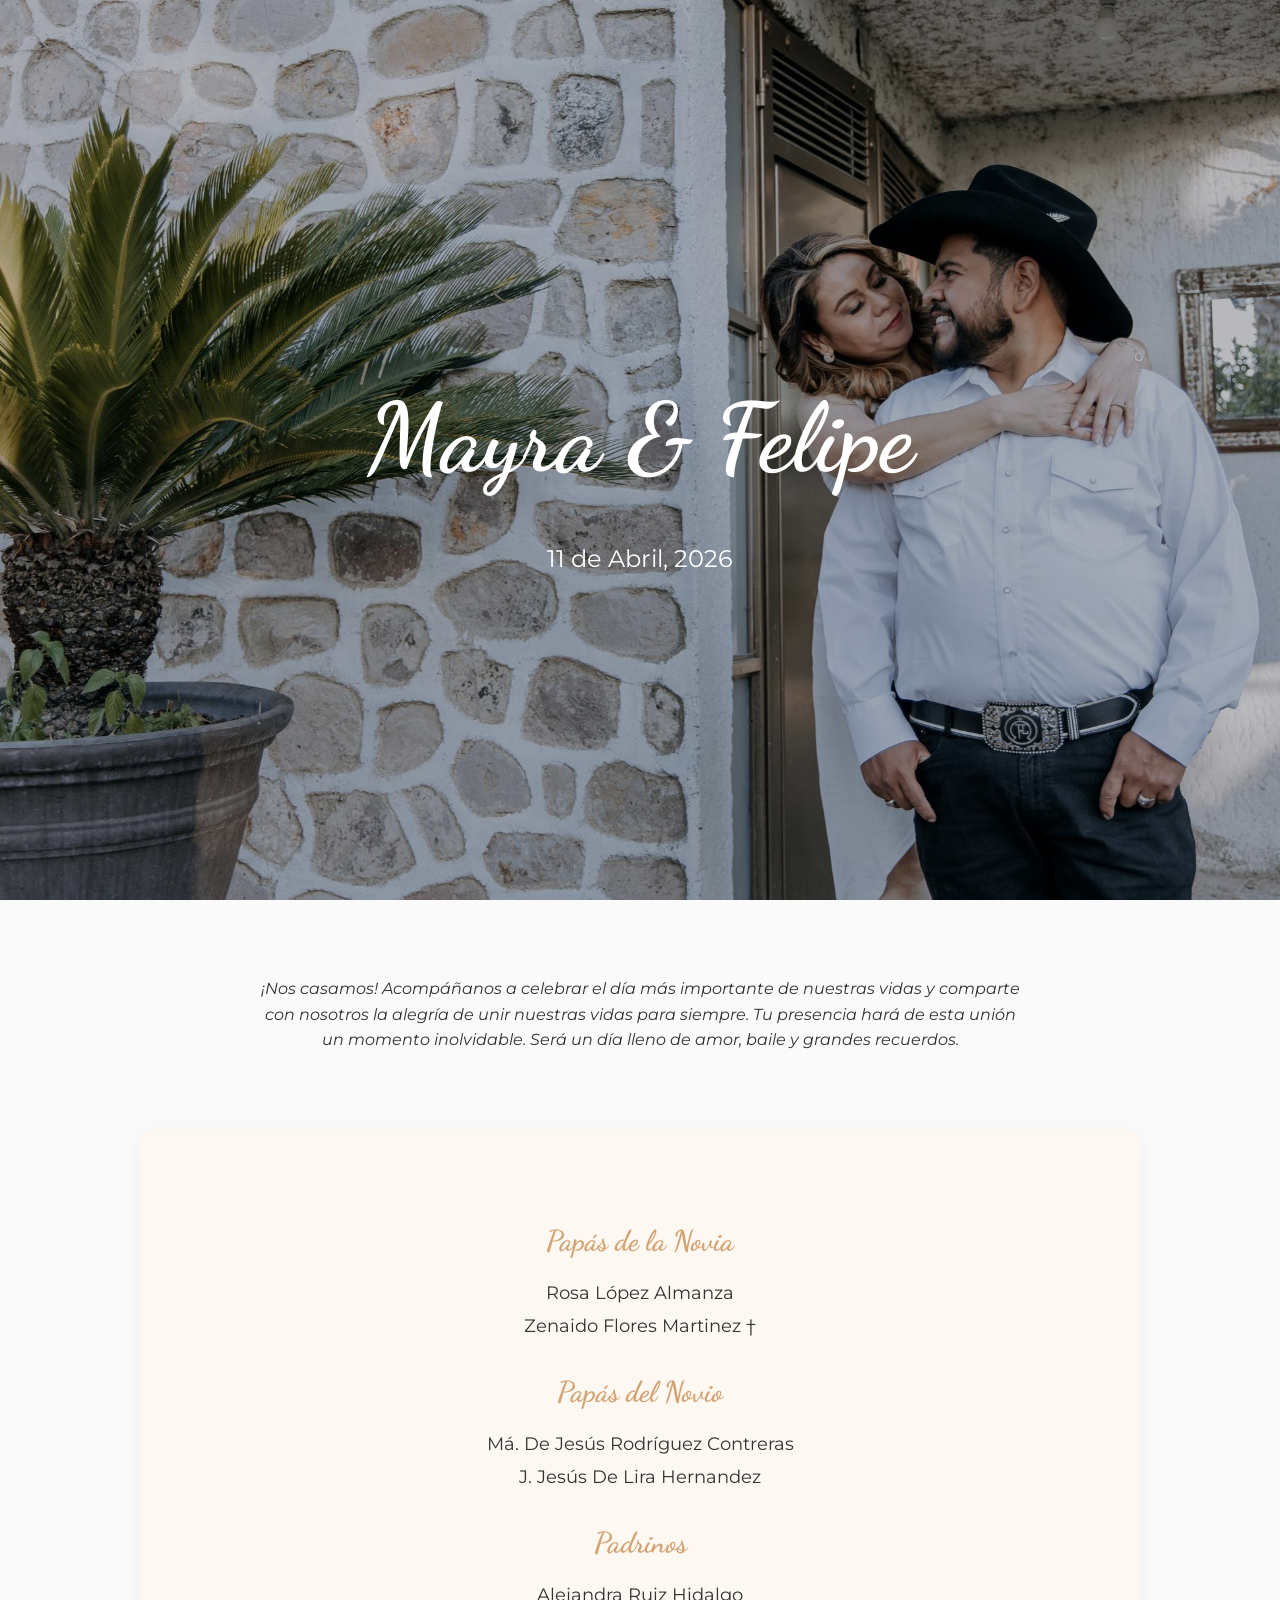
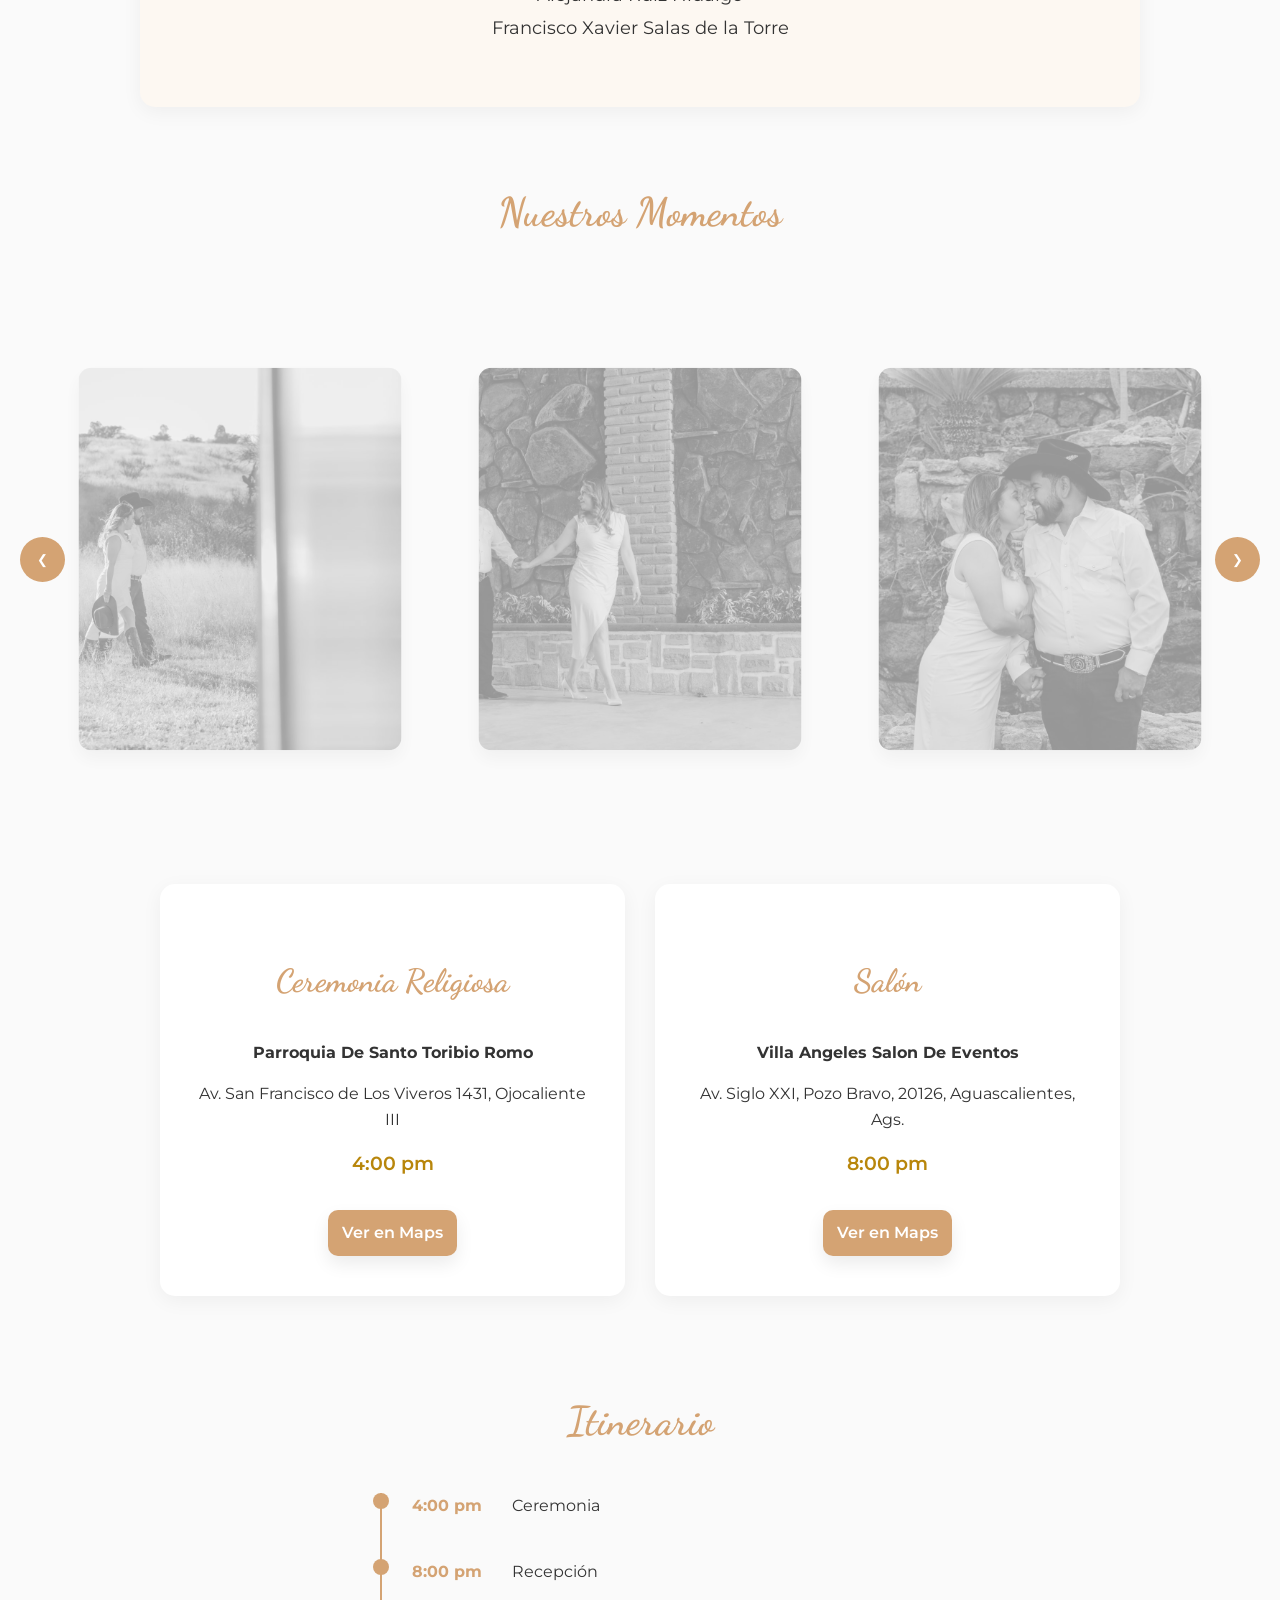
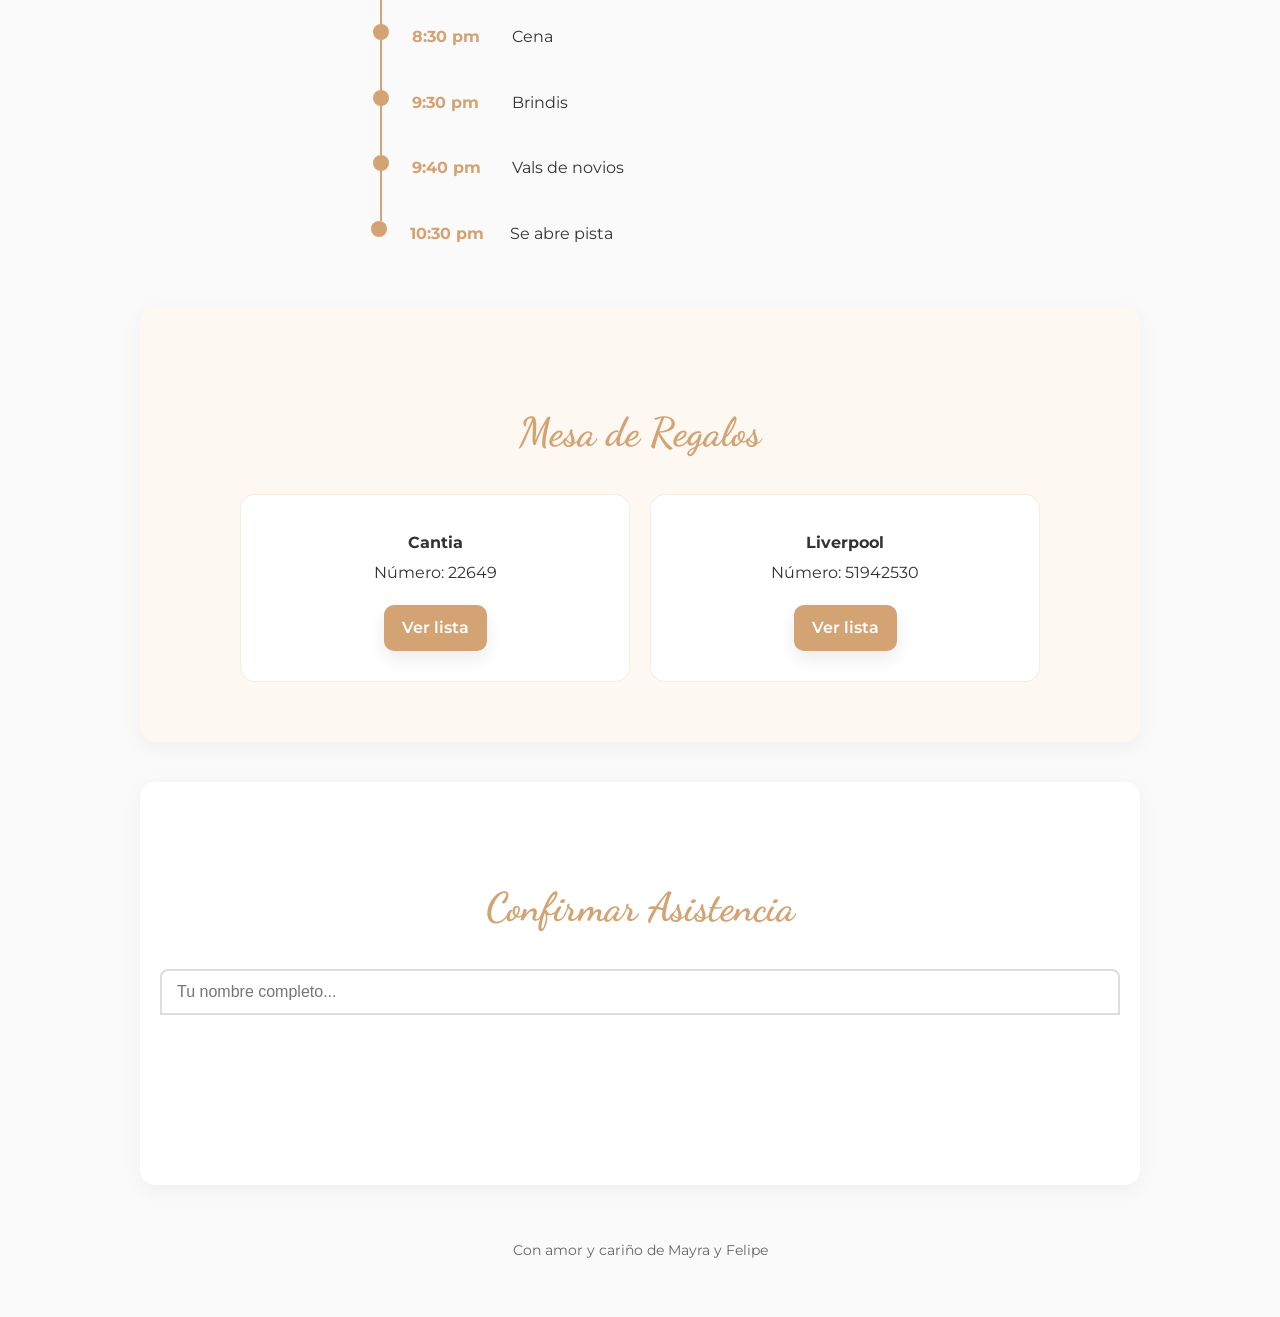
==== commit f6bdfacb: "Revert "Carrucel" This reverts commit 8ada7f9f6be7eb40a0130131e2b662eac321870a." ====
--- a/index.html
+++ b/index.html
@@ -43,16 +43,18 @@
     <section class="gallery">
         <h2>Nuestros Momentos</h2>
         
-        <div class="team-carousel">
-            <div class="carousel-container">
-                <div class="member"><img src="img/photo-1.jpeg" alt="Foto 1"></div>
-                <div class="member"><img src="img/photo-2.jpeg" alt="Foto 2"></div>
-                <div class="member"><img src="img/photo-3.jpeg" alt="Foto 3"></div>
-                <div class="member"><img src="img/photo-4.jpeg" alt="Foto 4"></div>
-                <div class="member"><img src="img/photo-5.jpeg" alt="Foto 5"></div>
+        <div class="carousel-container">
+            <button class="nav-btn prev" id="prevBtn">&#10094;</button>
+            <div class="carousel-window">
+                <div class="carousel-track" id="track">
+                    <div class="card"><img src="img/photo-1.jpeg"></div>
+                    <div class="card"><img src="img/photo-2.jpeg"></div>
+                    <div class="card"><img src="img/photo-3.jpeg"></div>
+                    <div class="card"><img src="img/photo-4.jpeg"></div>
+                    <div class="card"><img src="img/photo-5.jpeg"></div>
+                </div>
             </div>
-            <button class="btn prev">&lt;</button>
-            <button class="btn next">&gt;</button>
+            <button class="nav-btn next" id="nextBtn">&#10095;</button>
         </div>
     </section>
 
--- a/style.css
+++ b/style.css
@@ -103,92 +103,91 @@
 }
 
 /* =========================================
-   CARRUSEL
-   ========================================= */
-/* =========================================
-   3. CARRUSEL DE FOTOS (ESCRITORIO)
+   CARRUSEL INFINITO
    ========================================= */
 .gallery { padding: 40px 0; }
 
-.team-carousel {
-    position: relative;
+.video-container {
+    padding: 40px 20px;
+    display: block;
+    justify-content: center;
+    align-items: center;
+}
+
+.video-container video {
+    width: 100%;
+    max-width: 900px;
+    border-radius: 15px;
+    box-shadow: 0 10px 20px rgba(0,0,0,0.1);
+}
+
+.carousel-container {
+    display: flex;
+    align-items: center;
+    justify-content: center;
     width: 100%;
     max-width: 1200px;
-    margin: 0 auto;
-}
-
-.carousel-container {
+    margin: auto;
     position: relative;
-    height: 600px;
+}
+
+.carousel-window {
     overflow: hidden;
+    width: 100%;
+    padding: 60px 0;
+}
+
+.carousel-track {
+    display: flex;
+    align-items: center;
+    will-change: transform;
+    transition: none;
+}
+
+.card {
+    min-width: 100%; 
+    transition: transform 0.6s ease, opacity 0.6s ease, filter 0.6s ease;
+    opacity: 0.4;
+    transform: scale(0.85);
+    filter: grayscale(100%);
+    padding: 0 10px;
+}
+
+.card.active {
+    opacity: 1;
+    transform: scale(1);
+    filter: grayscale(0%);
+    z-index: 2;
+}
+
+.card img {
+    width: 100%;
+    height: clamp(300px, 50vh, 450px);
+    object-fit: cover;
+    border-radius: 15px;
+    display: block;
+    box-shadow: 0 10px 20px rgba(0,0,0,0.1);
+}
+
+.nav-btn {
+    background: var(--primary);
+    color: white;
+    border: none;
+    width: 45px;
+    height: 45px;
+    cursor: pointer;
+    border-radius: 50%;
+    position: absolute;
+    z-index: 10;
     display: flex;
     align-items: center;
     justify-content: center;
-}
-
-.member {
-    position: absolute;
-    top: 50%;
-    left: 50%;
-    transform: translate(-50%, -50%);
-    opacity: 0;
-    transition: var(--transition-smooth);
-    z-index: 1;
-}
-
-.member img {
-    width: 350px;
-    height: 450px;
-    border-radius: 15px;
-    object-fit: cover;
-    box-shadow: 0 10px 30px rgba(0,0,0,0.15);
-}
-
-/* Estados del carrusel en Desktop */
-.member.active {
-    opacity: 1;
-    z-index: 3;
-    transform: translate(-50%, -50%) scale(1);
-}
-
-.member.left {
-    left: 15%;
-    transform: translate(-50%, -50%) scale(0.8);
-    opacity: 0.5;
-    z-index: 2;
-}
-
-.member.right {
-    left: 85%;
-    transform: translate(-50%, -50%) scale(0.8);
-    opacity: 0.5;
-    z-index: 2;
-}
-
-/* Botones de navegación */
-.btn {
-    position: absolute;
-    top: 50%;
-    transform: translateY(-50%);
-    background-color: var(--primary);
-    color: white;
-    width: 55px;
-    height: 55px;
-    border-radius: 50%;
-    border: none;
-    cursor: pointer;
-    font-size: 24px;
-    z-index: 10;
-    display: flex;
-    align-items: center;
-    justify-content: center;
-    transition: var(--transition-smooth);
-    box-shadow: 0 4px 15px rgba(0,0,0,0.2);
-}
-
-.btn:hover { background-color: var(--primary-dark); transform: translateY(-50%) scale(1.1); }
-.prev { left: 20px; }
-.next { right: 20px; }
+    transition: background 0.3s, transform 0.2s;
+}
+
+.nav-btn:hover { background-color: var(--primary-dark); transform: scale(1.1); }
+.prev { left: 10px; }
+.next { right: 10px; }
 
 /* =========================================
    UBICACIONES (Ceremonia y Salón)
@@ -488,69 +487,15 @@
 /* =========================================
    MEDIA QUERIES
    ========================================= */
-@media (max-width: 480px) {
-    .team-carousel {
-        width: 95%;
-        margin: 30px auto;
-    }
-
-    .carousel-container {
-        height: clamp(260px, 50vh, 380px);
-    }
-
-    /* En móviles ocultamos todas las cards excepto la activa para que se vea grande */
-    .member {
-        transition: opacity 0.3s ease, transform 0.3s ease;
-    }
-
-    .member:not(.active) {
-        display: none;
-        opacity: 0;
-        transform: translate(-50%, -50%) scale(0.9);
-        pointer-events: none;
-    }
-
-    .member.active img {
-        width: 100%;
-        max-width: 100%;
-        height: auto;
-        box-shadow: 0 8px 20px rgba(0,0,0,0.18);
-    }
-
-    .btn {
-        width: clamp(36px, 10vw, 48px);
-        height: clamp(36px, 10vw, 48px);
-        font-size: clamp(16px, 4vw, 22px);
-    }
-
-    .prev { left: 10px; }
-    .next { right: 10px; }
-}
-
-@media (min-width: 481px) and (max-width: 768px) {
-    .team-carousel {
-        width: 92%;
-        margin: 35px auto;
-    }
-    
-    .member.left {
-        left: 18%;
-        opacity: 0.4;
-    }
-    
-    .member.right {
-        left: 82%;
-        opacity: 0.4;
-    }
-}
-
-@media (min-width: 769px) {
-    .prev { 
-        left: -30px; 
-    }
-    .next { 
-        right: -30px; 
-    }
+@media (min-width: 768px) {
+    .card { min-width: 33.33%; }
+    .card.active { transform: scale(1.15); }
+    .hero {
+        background: linear-gradient(rgba(0,0,0,0.2), rgba(0,0,0,0.2)), 
+                    url('img/background-boda.jpeg') no-repeat center center/cover;
+    }
+    .prev { left: -20px; }
+    .next { right: -20px; }
 }
 
 .gifts, .family, .rsvp{
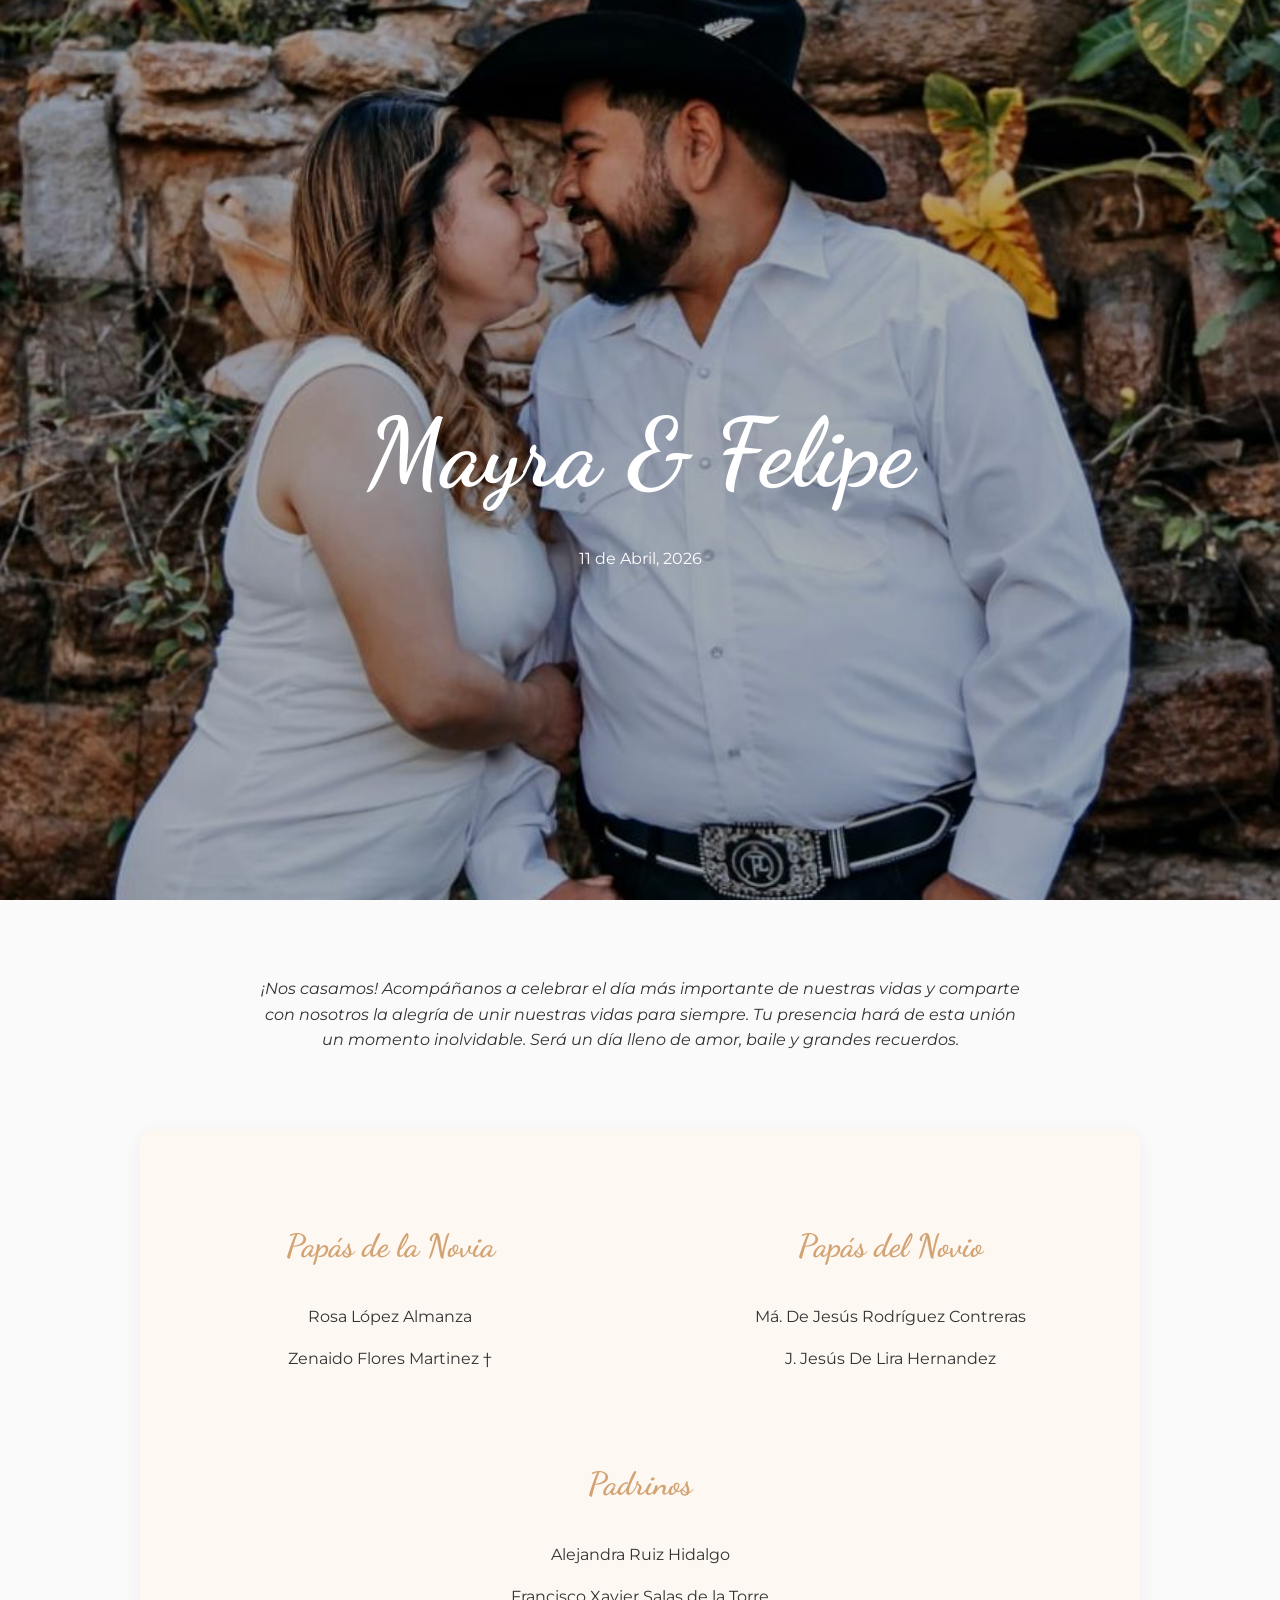
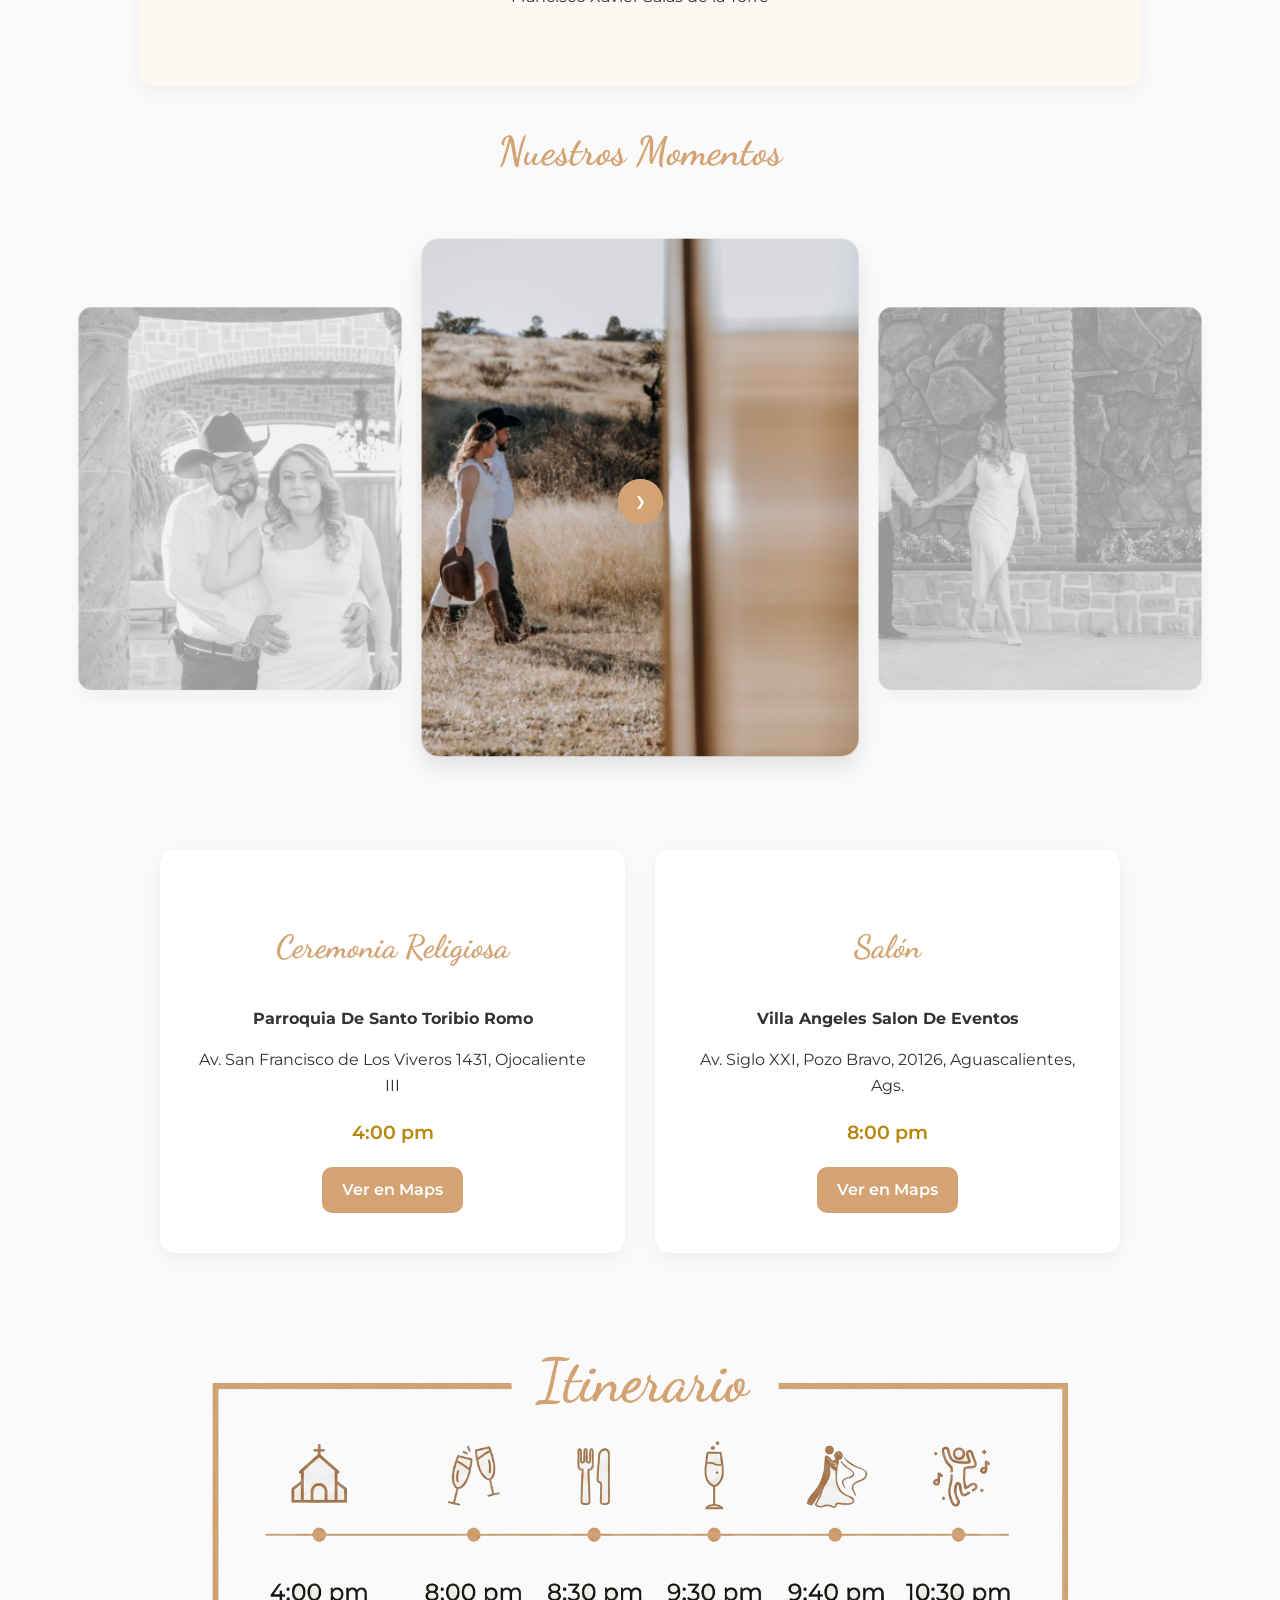
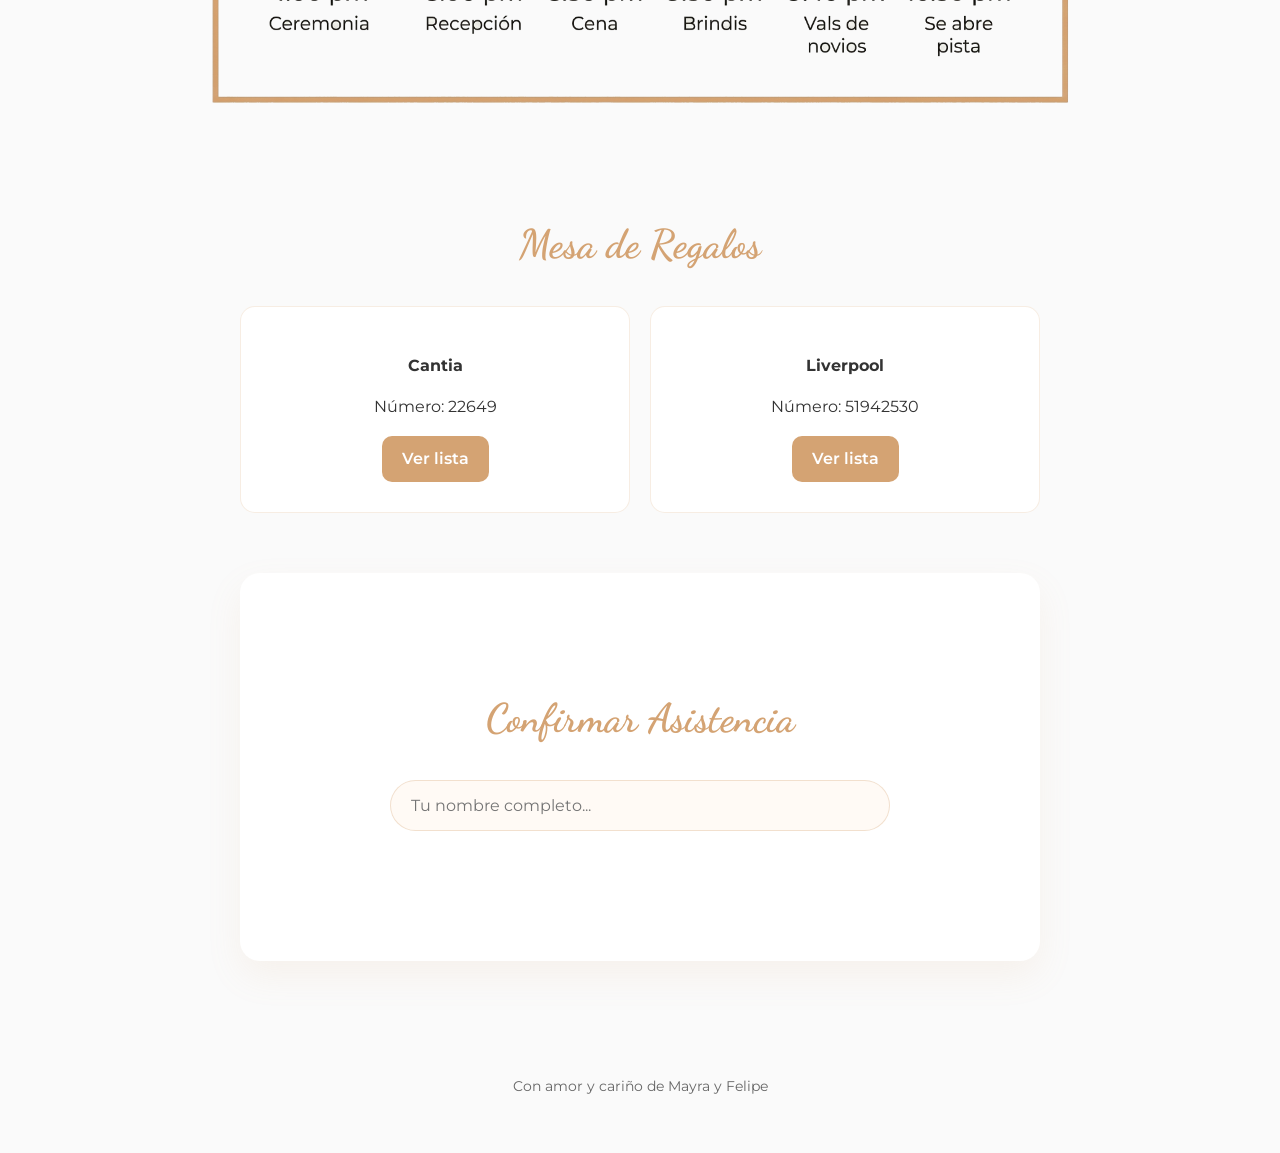
==== commit ae44607b: "Progreso completado" ====
--- a/index.html
+++ b/index.html
@@ -4,7 +4,11 @@
     <meta charset="UTF-8">
     <meta name="viewport" content="width=device-width, initial-scale=1.0">
     <title>Nuestra Boda - Mayra & Felipe</title>
-    <link rel="stylesheet" href="style.css">
+    <link rel="stylesheet" href="css/base.css">
+    <link rel="stylesheet" href="css/layout.css">
+    <link rel="stylesheet" href="css/components.css">
+    <link rel="stylesheet" href="css/carousel.css">
+    <link rel="stylesheet" href="css/rsvp.css">
     <link href="https://fonts.googleapis.com/css2?family=Dancing+Script:wght@600&family=Montserrat:wght@300;400;600&display=swap" rel="stylesheet">
 </head>
 <body>
@@ -74,28 +78,16 @@
             <a class="btn-link" href="https://maps.app.goo.gl/9y6JNqKWiBaW36nY7?g_st=aw" target="_blank" rel="noopener noreferrer">Ver en Maps</a>
         </div>
     </section>
-    
+
     <section class="itinerary">
-        <h2>Itinerario</h2>
-        <div class="timeline">
-            <div class="event"><span>4:00 pm</span><p>Ceremonia</p></div>
-            <div class="event"><span>8:00 pm</span><p>Recepción</p></div>
-            <div class="event"><span>8:30 pm</span><p>Cena</p></div>
-            <div class="event"><span>9:30 pm</span><p>Brindis</p></div>
-            <div class="event"><span>9:40 pm</span><p>Vals de novios</p></div>
-            <div class="event"><span>10:30 pm</span><p>Se abre pista</p></div>
-            
+        <!-- <h2>Itinerario</h2> -->
+        <div class="itinerary-wrapper">
+            <picture>
+                <source media="(min-width: 768px)" srcset="img/itineario_horizontal.png">
+                <img src="img/itinerario_vertical.png" alt="Itinerario de la boda" class="itinerary-img">
+            </picture>
         </div>
     </section>
-    
-    <!-- <div class="video-container">
-        <h2>Mayra y Felipe</h2>
-
-        <video controls width="100%" style="max-width: 1000px; margin: 0 auto; display: block; border-radius: 15px; box-shadow: 0 10px 20px rgba(0,0,0,0.1);">
-            <source src="img/F&M std.mp4" type="video/mp4">
-            Tu navegador no soporta la etiqueta de video.
-        </video>
-    </div> -->
 
     <section class="gifts">
         <h2>Mesa de Regalos</h2>
@@ -117,8 +109,7 @@
         <h2>Confirmar Asistencia</h2>
         <form id="rsvp-form">
             <div class="search-wrapper">
-                <input list="guests-list" id="guest-search" placeholder="Tu nombre completo..." required autocomplete="off">
-                <datalist id="guests-list"></datalist>
+                <input type="text" id="guest-search" placeholder="Tu nombre completo..." required autocomplete="off">
                 <div id="suggestions-dropdown" class="suggestions-dropdown"></div>
             </div>
             <div id="guest-name-display" class="guest-name-display"></div>
@@ -129,6 +120,8 @@
 
     <footer><p>Con amor y cariño de Mayra y Felipe</p></footer>
 
-    <script src="script.js"></script>
+    <!-- <script src="script.js"></script> -->
+    <script src="js/carousel.js"></script>
+    <script src="js/rsvp.js"></script>
 </body>
 </html>
--- a/css/base.css
+++ b/css/base.css
@@ -0,0 +1,32 @@
+:root {
+    --primary: #d4a373;
+    --primary-dark: #bc8a5f;
+    --secondary: #fefae0;
+    --text: #333;
+    --text-light: #666;
+    --white: #ffffff;
+    --bg: #fafafa;
+    --gold: #b8860b;
+}
+
+* {
+    box-sizing: border-box;
+}
+
+body {
+    font-family: 'Montserrat', sans-serif;
+    margin: 0;
+    color: var(--text);
+    background-color: var(--bg);
+    line-height: 1.6;
+    overflow-x: hidden;
+}
+
+h1, h2, h3 {
+    font-family: 'Dancing Script', cursive;
+    text-align: center;
+    color: var(--primary);
+}
+
+h2 { font-size: 2.5rem; margin-bottom: 30px; }
+h3 { font-size: 2rem;}
--- a/css/layout.css
+++ b/css/layout.css
@@ -0,0 +1,54 @@
+.hero {
+    height: 100vh;
+    background: linear-gradient(rgba(0,0,0,0.3), rgba(0,0,0,0.3)), 
+                url('../img/background-boda-2.jpeg') no-repeat center center/cover;
+    display: flex;
+    flex-direction: column;
+    align-items: center;
+    justify-content: center;
+    color: white;
+    text-align: center;
+    padding: 0 20px;
+}
+
+.hero h1 { 
+    font-size: clamp(3rem, 10vw, 6rem); 
+    color: white; 
+    margin-bottom: 10px; 
+}
+
+.intro {
+    padding: 60px 20px;
+    max-width: 800px;
+    margin: auto;
+    font-style: italic;
+    text-align: center;
+}
+
+.family {
+    background: #fdf8f2;
+    padding: 60px 20px;
+    margin: auto;
+    max-width: 1000px;
+    border-radius: 15px;
+    box-shadow: 0 5px 20px rgba(0, 0, 0, 0.05);
+}
+
+.family-grid {
+    display: grid;
+    grid-template-columns: 1fr;
+    gap: 40px;
+    text-align: center;
+}
+
+@media (min-width: 768px) {
+    .family-grid { grid-template-columns: repeat(2, 1fr); }
+    .padrinos { grid-column: span 2; }
+}
+
+footer {
+    text-align: center;
+    padding: 40px 20px;
+    font-size: 0.9rem;
+    color: var(--text-light);
+}
--- a/css/components.css
+++ b/css/components.css
@@ -0,0 +1,85 @@
+/* Botones */
+.btn-link {
+    display: inline-flex;
+    align-items: center;
+    gap: 10px;
+    padding: 10px 20px;
+    background: var(--primary);
+    color: white;
+    text-decoration: none;
+    border-radius: 10px;
+    font-weight: 600;
+    transition: all 0.3s ease;
+}
+
+.btn-link:hover { background: var(--primary-dark); transform: translateY(-2px); }
+
+/* Fin Botones */
+
+/* Ubicaciones */
+.locations {
+    padding: 60px 20px;
+    display: grid;
+    grid-template-columns: repeat(auto-fit, minmax(300px, 1fr));
+    gap: 30px;
+    max-width: 1000px;
+    margin: auto;
+}
+
+.location-card {
+    background: white;
+    padding: 40px 30px;
+    border-radius: 15px;
+    box-shadow: 0 5px 20px rgba(0,0,0,0.05);
+    text-align: center;
+}
+
+.time { font-weight: 600; color: var(--gold); font-size: 1.2rem; }
+/* Fin Ubicaciones */
+
+/* Itineario */
+.itinerary-wrapper {
+    width: 100%;
+    max-width: 1000px; /* Ajusta según el ancho de tu diseño de PC */
+    margin: 0 auto;
+    padding: 20px;
+    display: flex;
+    justify-content: center;
+}
+
+.itinerary-img {
+    width: 100%;
+    height: auto;
+    display: block;
+    border-radius: 10px; /* Opcional: para suavizar las esquinas */
+    /* Si tus imágenes tienen fondo transparente o quieres que respiren: */
+    max-height: 85vh; 
+    object-fit: contain;
+}
+
+/* Ajuste específico para que en PC no se estire demasiado si la imagen es pequeña */
+@media (min-width: 768px) {
+    .itinerary-img {
+        width: auto;
+        max-width: 100%;
+    }
+}
+/* Fin de itinerario */
+
+/* Mesa de Regalos */
+.gift-grid {
+    display: grid;
+    grid-template-columns: repeat(auto-fit, minmax(250px, 1fr));
+    gap: 20px;
+    max-width: 800px;
+    margin: auto;
+}
+
+.gift-item {
+    background: white;
+    padding: 30px;
+    border-radius: 15px;
+    text-align: center;
+    border: 1px solid rgba(212, 163, 115, 0.2);
+}
+/* Fin Mesa de Regalos */
--- a/css/carousel.css
+++ b/css/carousel.css
@@ -0,0 +1,61 @@
+.carousel-container {
+    display: flex;
+    align-items: center;
+    justify-content: center;
+    width: 100%;
+    max-width: 1200px;
+    margin: auto;
+    position: relative;
+}
+
+.carousel-window {
+    overflow: hidden;
+    width: 100%;
+    padding: 60px 0;
+}
+
+.carousel-track {
+    display: flex;
+    align-items: center;
+    will-change: transform;
+}
+
+.card {
+    min-width: 100%; 
+    transition: transform 0.6s ease, opacity 0.6s ease, filter 0.6s ease;
+    opacity: 0.4;
+    transform: scale(0.85);
+    filter: grayscale(100%);
+    padding: 0 10px;
+}
+
+.card.active {
+    opacity: 1;
+    transform: scale(1);
+    filter: grayscale(0%);
+    z-index: 2;
+}
+
+.card img {
+    width: 100%;
+    height: clamp(300px, 50vh, 450px);
+    object-fit: cover;
+    border-radius: 15px;
+    box-shadow: 0 10px 20px rgba(0,0,0,0.1);
+}
+
+@media (min-width: 768px) {
+    .card { min-width: 33.33%; }
+    .card.active { transform: scale(1.15); }
+}
+
+.nav-btn {
+    background: var(--primary);
+    color: white;
+    border: none;
+    width: 45px; height: 45px;
+    cursor: pointer;
+    border-radius: 50%;
+    position: absolute;
+    z-index: 10;
+}
--- a/css/rsvp.css
+++ b/css/rsvp.css
@@ -0,0 +1,144 @@
+/* =========================================
+   SECCIÓN RSVP - REDISEÑO ESTÉTICO
+   ========================================= */
+.rsvp {
+    margin: 60px auto;
+    padding: 80px 40px;
+    max-width: 800px;
+    background: #ffffff;
+    border-radius: 20px;
+    box-shadow: 0 15px 35px rgba(212, 163, 115, 0.1);
+    text-align: center;
+}
+
+/* Buscador Personalizado */
+.search-wrapper { 
+    position: relative; 
+    width: 100%; 
+    max-width: 500px;
+    margin: 0 auto 30px; 
+}
+
+#guest-search {
+    width: 100%;
+    padding: 15px 20px;
+    border: 1px solid rgba(212, 163, 115, 0.3);
+    border-radius: 30px; /* Bordes redondeados para un look más suave */
+    font-family: 'Montserrat', sans-serif;
+    font-size: 1rem;
+    transition: all 0.3s ease;
+    background-color: #fffaf5;
+    outline: none;
+}
+
+#guest-search:focus {
+    border-color: var(--primary);
+    box-shadow: 0 0 10px rgba(212, 163, 115, 0.2);
+    background-color: #ffffff;
+}
+
+/* Dropdown de Sugerencias (Elimina el look nativo) */
+.suggestions-dropdown {
+    display: none;
+    position: absolute;
+    top: calc(100% + 5px); 
+    left: 0; 
+    right: 0;
+    background: white;
+    border: 1px solid rgba(212, 163, 115, 0.2);
+    border-radius: 15px;
+    max-height: 250px;
+    overflow-y: auto;
+    z-index: 1000;
+    box-shadow: 0 10px 25px rgba(0,0,0,0.1);
+}
+
+.suggestions-dropdown.active { display: block; }
+
+.suggestion-item {
+    padding: 15px 20px;
+    cursor: pointer;
+    display: flex;
+    justify-content: space-between;
+    align-items: center;
+    border-bottom: 1px solid #f9f9f9;
+    transition: all 0.2s;
+    font-family: 'Montserrat', sans-serif;
+    color: var(--text);
+}
+
+.suggestion-item:hover { 
+    background-color: #fdf8f2; 
+    color: var(--primary);
+}
+
+/* Visualización del Nombre Seleccionado */
+.guest-name-display {
+    margin:  0;
+}
+
+.guest-name-display .name-text {
+    font-family: 'Dancing Script', cursive;
+    font-size: 2.2rem;
+    color: var(--primary);
+    /* line-height: 1.2; */
+    text-shadow: 1px 1px 2px rgba(212, 163, 115, 0.1);
+}
+
+/* Inputs Dinámicos de Acompañantes */
+#dynamic-inputs {
+    display: flex;
+    flex-direction: column;
+    gap: 12px;
+    margin: 20px auto;
+    max-width: 450px;
+    text-align: left;
+}
+
+#dynamic-inputs p {
+    font-family: 'Montserrat', sans-serif;
+    font-weight: 600;
+    color: var(--primary-dark);
+    margin-bottom: 8px;
+    text-align: center;
+    border-bottom: 1px solid #eee;
+    padding-bottom: 10px;
+}
+
+#dynamic-inputs input {
+    width: 100%;
+    padding: 12px 18px;
+    border: 1px solid #eee;
+    border-radius: 10px;
+    font-family: 'Montserrat', sans-serif;
+    background-color: #ffffff;
+    transition: border 0.3s;
+}
+
+#dynamic-inputs input:focus {
+    border-color: var(--primary);
+    outline: none;
+}
+
+/* Botón de Confirmación */
+#submit-btn {
+    background-color: var(--primary);
+    color: white;
+    padding: 15px 40px;
+    border: none;
+    border-radius: 30px;
+    font-family: 'Montserrat', sans-serif;
+    font-weight: 600;
+    text-transform: uppercase;
+    letter-spacing: 1px;
+    cursor: pointer;
+    transition: all 0.3s;
+    margin: 20px auto 0;
+    box-shadow: 0 4px 15px rgba(212, 163, 115, 0.3);
+}
+
+#submit-btn:hover {
+    background-color: var(--primary-dark);
+    transform: translateY(-2px);
+    box-shadow: 0 6px 20px rgba(212, 163, 115, 0.4);
+}
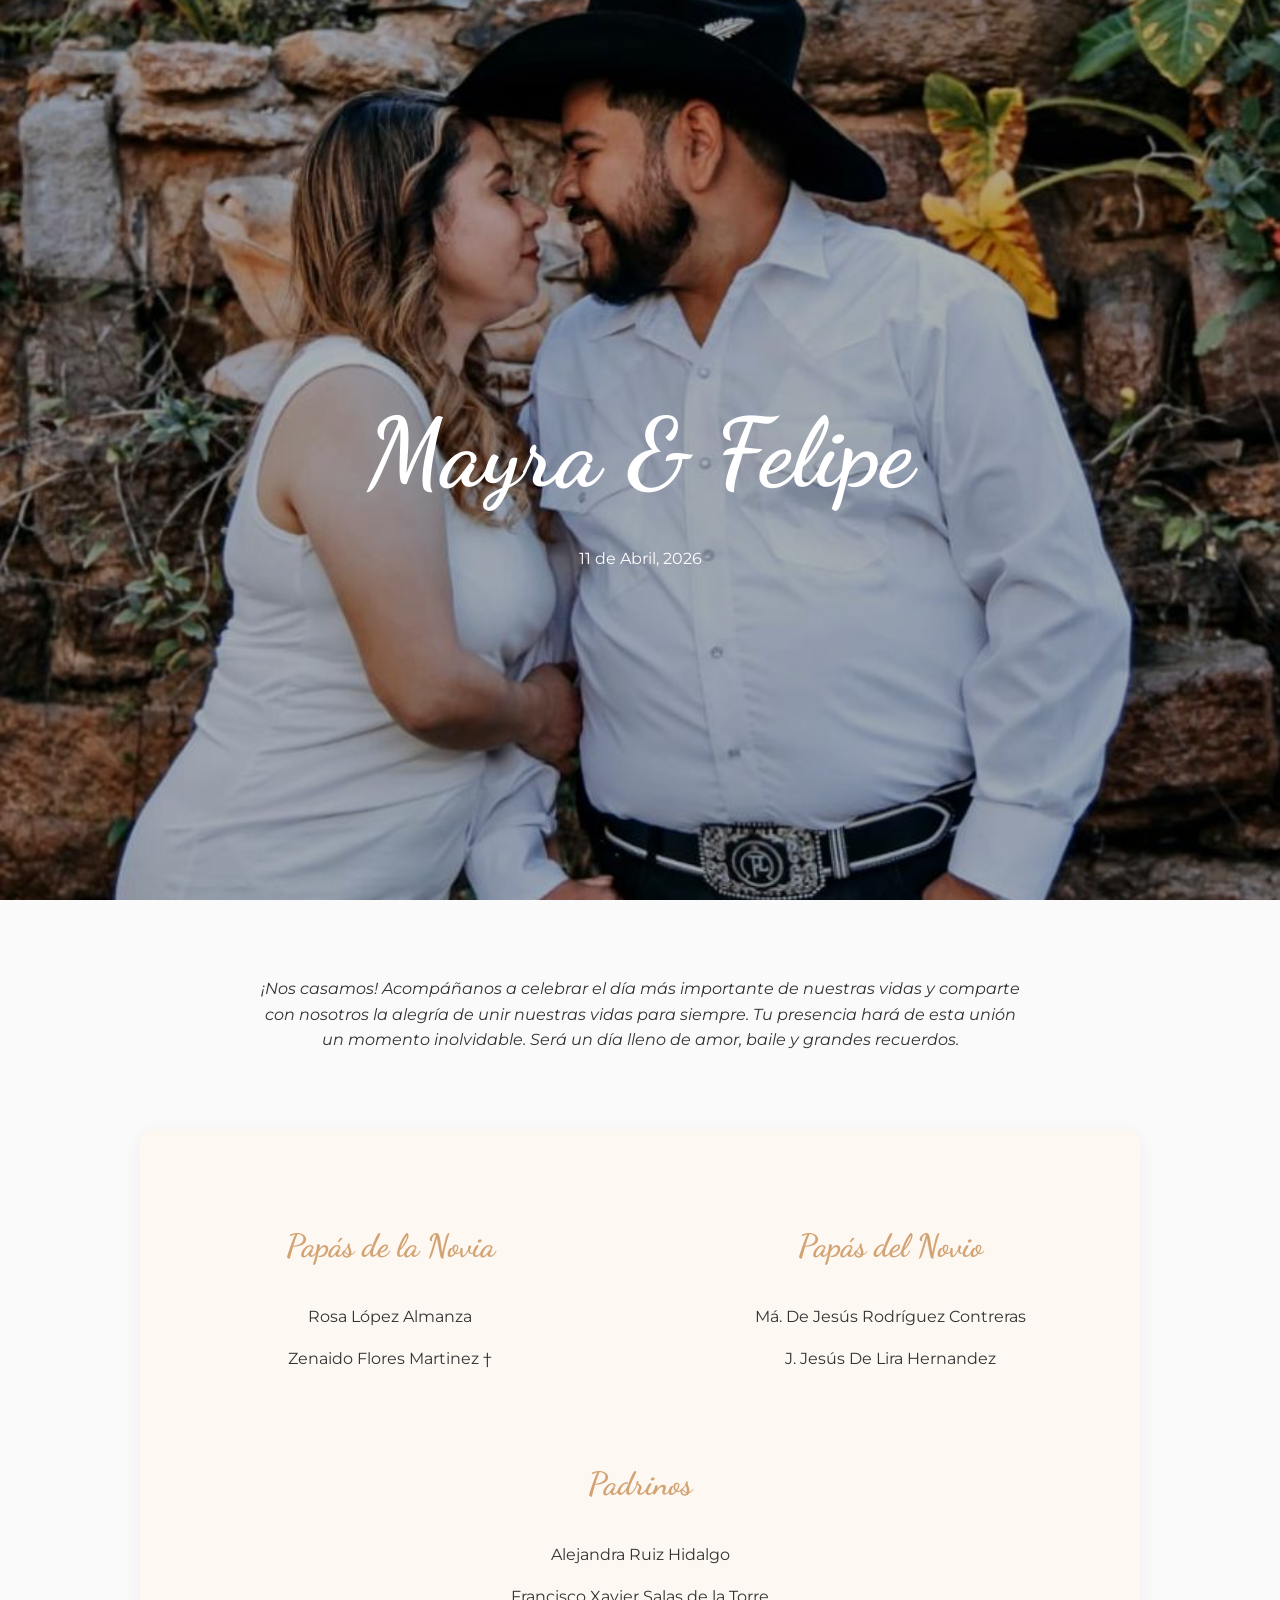
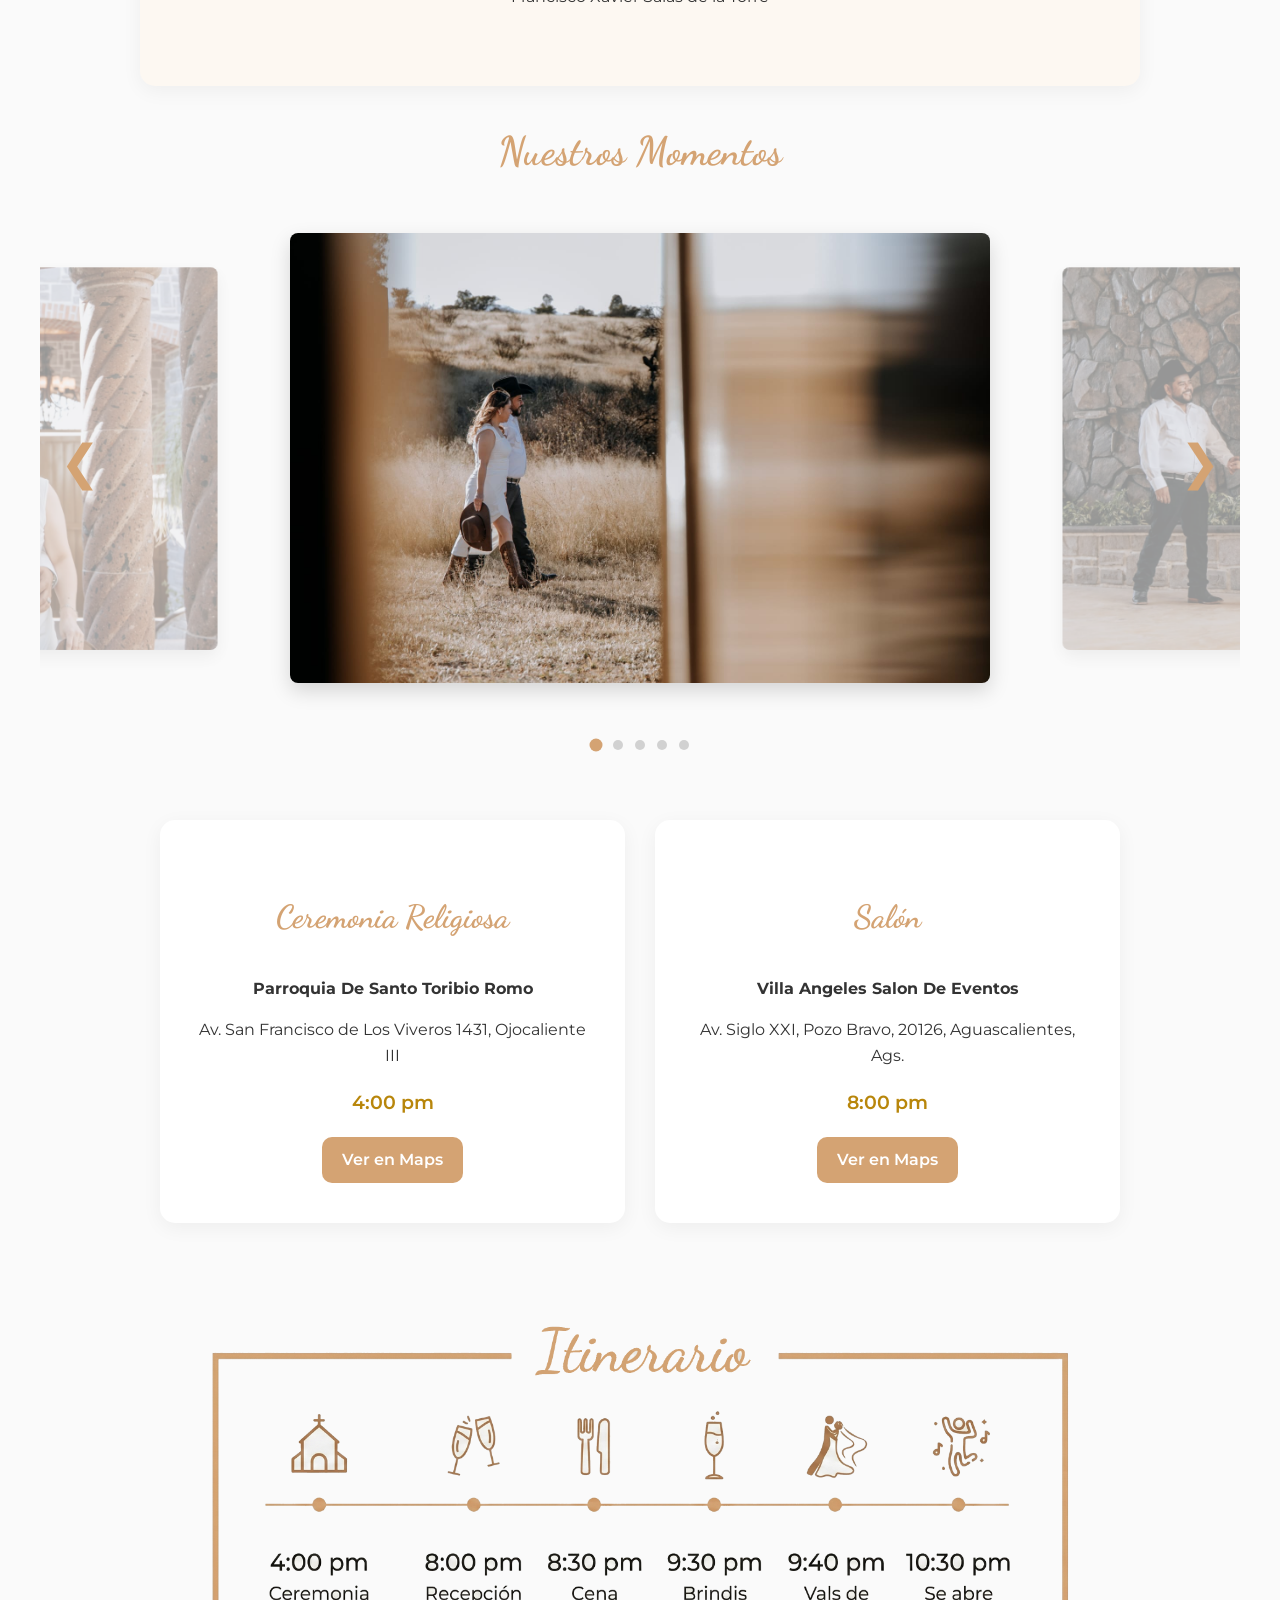
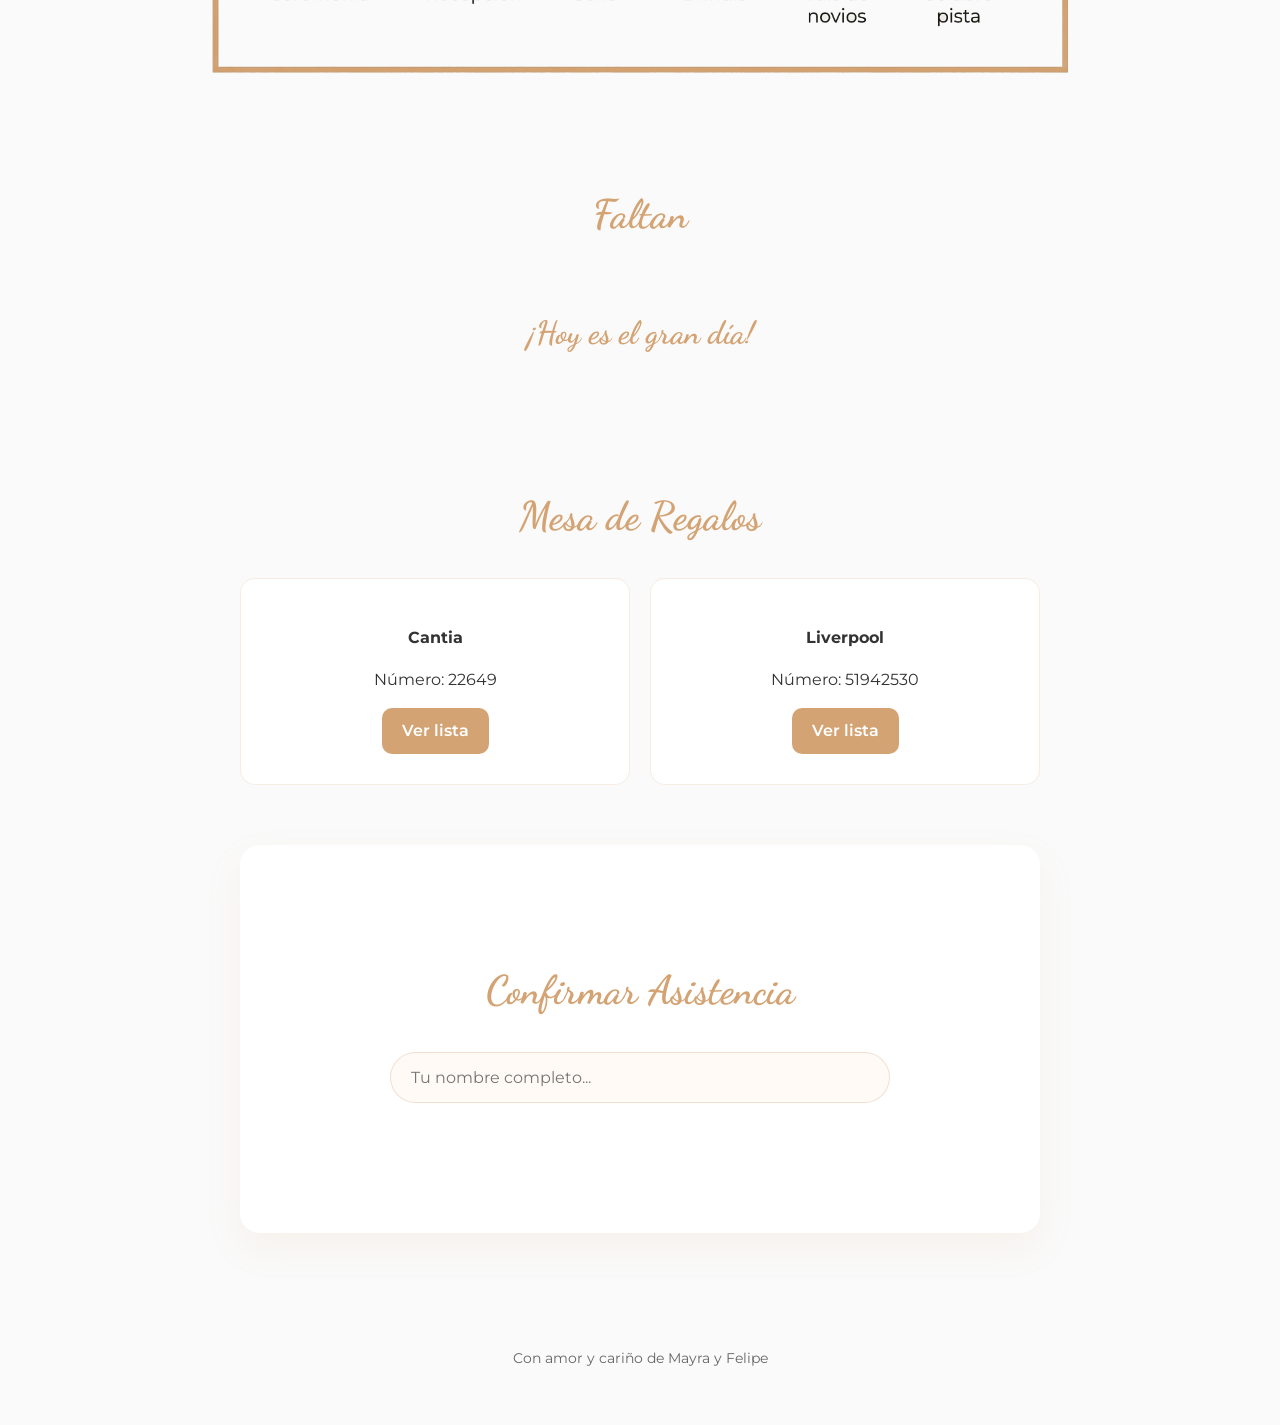
==== commit 8365099a: "Versión estable hasta el countdown" ====
--- a/index.html
+++ b/index.html
@@ -20,10 +20,11 @@
         </div>
     </header>
 
+    
     <section class="intro">
         <p>¡Nos casamos! Acompáñanos a celebrar el día más importante de nuestras vidas y comparte con nosotros la alegría de unir nuestras vidas para siempre. Tu presencia hará de esta unión un momento inolvidable. Será un día lleno de amor, baile y grandes recuerdos.</p>
     </section>
-
+    
     <section class="family">
         <div class="family-grid">
             <div class="family-group">
@@ -48,17 +49,21 @@
         <h2>Nuestros Momentos</h2>
         
         <div class="carousel-container">
-            <button class="nav-btn prev" id="prevBtn">&#10094;</button>
+            <button class="nav-btn prev" id="prevBtn" aria-label="Imagen anterior">&#10094;</button>
+            
             <div class="carousel-window">
                 <div class="carousel-track" id="track">
-                    <div class="card"><img src="img/photo-1.jpeg"></div>
-                    <div class="card"><img src="img/photo-2.jpeg"></div>
-                    <div class="card"><img src="img/photo-3.jpeg"></div>
-                    <div class="card"><img src="img/photo-4.jpeg"></div>
-                    <div class="card"><img src="img/photo-5.jpeg"></div>
+                    <div class="card"><img src="img/photo-1.jpeg" alt="Momento 1"></div>
+                    <div class="card"><img src="img/photo-2.jpeg" alt="Momento 2"></div>
+                    <div class="card"><img src="img/photo-3.jpeg" alt="Momento 3"></div>
+                    <div class="card"><img src="img/photo-4.jpeg" alt="Momento 4"></div>
+                    <div class="card"><img src="img/photo-5.jpeg" alt="Momento 5"></div>
                 </div>
             </div>
-            <button class="nav-btn next" id="nextBtn">&#10095;</button>
+            
+            <button class="nav-btn next" id="nextBtn" aria-label="Siguiente imagen">&#10095;</button>
+            
+            <div class="carousel-dots" id="dots-container"></div>
         </div>
     </section>
 
@@ -89,6 +94,28 @@
         </div>
     </section>
 
+    <section class="countdown">
+        <h2>Faltan</h2>
+        <div class="countdown-container">
+            <div class="time-box">
+                <span id="days">00</span>
+                <p>Días</p>
+            </div>
+            <div class="time-box">
+                <span id="hours">00</span>
+                <p>Horas</p>
+            </div>
+            <div class="time-box">
+                <span id="minutes">00</span>
+                <p>Minutos</p>
+            </div>
+            <div class="time-box">
+                <span id="seconds">00</span>
+                <p>Segundos</p>
+            </div>
+        </div>
+    </section>
+
     <section class="gifts">
         <h2>Mesa de Regalos</h2>
         <div class="gift-grid">
@@ -104,7 +131,7 @@
             </div>
         </div>
     </section>
-
+    
     <section class="rsvp">
         <h2>Confirmar Asistencia</h2>
         <form id="rsvp-form">
@@ -121,6 +148,7 @@
     <footer><p>Con amor y cariño de Mayra y Felipe</p></footer>
 
     <!-- <script src="script.js"></script> -->
+    <script src="js/countdown.js"></script>
     <script src="js/carousel.js"></script>
     <script src="js/rsvp.js"></script>
 </body>
--- a/css/components.css
+++ b/css/components.css
@@ -82,4 +82,58 @@
     text-align: center;
     border: 1px solid rgba(212, 163, 115, 0.2);
 }
-/* Fin Mesa de Regalos */+/* Fin Mesa de Regalos */
+
+/* Cuenta Regresiva */
+.countdown {
+    padding: 0 20px 60px; /* Padding superior, sin padding inferior para fluir con el intro */
+    text-align: center;
+    background-color: var(--bg);
+}
+
+.countdown-container {
+    display: flex;
+    justify-content: center;
+    gap: 15px;
+    max-width: 600px;
+    margin: 0 auto;
+    flex-wrap: wrap;
+}
+
+.time-box {
+    background: var(--white);
+    padding: 15px 20px;
+    border-radius: 15px;
+    min-width: 80px;
+    box-shadow: 0 5px 20px rgba(0,0,0,0.05);
+    border: 1px solid rgba(212, 163, 115, 0.2);
+    flex: 1;
+}
+
+.time-box span {
+    font-size: 2.2rem;
+    font-weight: 600;
+    color: var(--primary);
+    font-family: 'Montserrat', sans-serif;
+    display: block;
+    line-height: 1;
+    margin-bottom: 5px;
+}
+
+.time-box p {
+    margin: 0;
+    font-size: 0.85rem;
+    color: var(--text-light);
+    text-transform: uppercase;
+    letter-spacing: 1px;
+    font-weight: 400;
+}
+
+/* Ajuste para móviles pequeños */
+@media (max-width: 400px) {
+    .time-box {
+        min-width: calc(50% - 15px);
+    }
+}
+/* Fin Cuenta Regresiva */
+
--- a/css/carousel.css
+++ b/css/carousel.css
@@ -1,17 +1,15 @@
 .carousel-container {
-    display: flex;
-    align-items: center;
-    justify-content: center;
+    position: relative;
     width: 100%;
     max-width: 1200px;
     margin: auto;
-    position: relative;
+    padding-bottom: 50px; /* Espacio para los puntos indicadores */
 }
 
 .carousel-window {
     overflow: hidden;
     width: 100%;
-    padding: 60px 0;
+    padding: 20px 0; /* Reducimos el padding para un look más compacto */
 }
 
 .carousel-track {
@@ -20,42 +18,81 @@
     will-change: transform;
 }
 
+/* Ajustamos la tarjeta para que ocupe el 60% y deje ver las de los lados */
 .card {
-    min-width: 100%; 
-    transition: transform 0.6s ease, opacity 0.6s ease, filter 0.6s ease;
+    flex: 0 0 60%; 
+    padding: 0 10px;
+    transition: transform 0.6s cubic-bezier(0.25, 1, 0.5, 1), opacity 0.6s ease;
     opacity: 0.4;
     transform: scale(0.85);
-    filter: grayscale(100%);
-    padding: 0 10px;
 }
 
 .card.active {
     opacity: 1;
     transform: scale(1);
-    filter: grayscale(0%);
     z-index: 2;
 }
 
 .card img {
     width: 100%;
-    height: clamp(300px, 50vh, 450px);
+    height: clamp(300px, 50vh, 500px);
     object-fit: cover;
-    border-radius: 15px;
-    box-shadow: 0 10px 20px rgba(0,0,0,0.1);
+    border-radius: 8px; /* Borde un poco más suave y elegante */
+    box-shadow: 0 8px 20px rgba(0,0,0,0.15);
 }
 
-@media (min-width: 768px) {
-    .card { min-width: 33.33%; }
-    .card.active { transform: scale(1.15); }
+/* --- Botones Minimalistas --- */
+.nav-btn {
+    position: absolute;
+    top: calc(50% - 25px); /* Centrado vertical restando el espacio de los puntos */
+    transform: translateY(-50%);
+    background: transparent;
+    color: var(--primary); /* Usa el color dorado/café de tu base.css */
+    border: none;
+    font-size: 3rem;
+    font-weight: 300;
+    cursor: pointer;
+    z-index: 10;
+    transition: color 0.3s ease, transform 0.3s ease;
+    padding: 10px;
 }
 
-.nav-btn {
-    background: var(--primary);
-    color: white;
-    border: none;
-    width: 45px; height: 45px;
+.nav-btn:hover {
+    color: var(--primary-dark);
+    transform: translateY(-50%) scale(1.1);
+}
+
+.nav-btn.prev { left: 10px; }
+.nav-btn.next { right: 10px; }
+
+/* --- Puntos Indicadores --- */
+.carousel-dots {
+    position: absolute;
+    bottom: 10px;
+    left: 50%;
+    transform: translateX(-50%);
+    display: flex;
+    gap: 12px;
+}
+
+.dot {
+    width: 10px;
+    height: 10px;
+    border-radius: 50%;
+    background-color: #d1d1d1;
     cursor: pointer;
-    border-radius: 50%;
-    position: absolute;
-    z-index: 10;
+    transition: background-color 0.3s ease, transform 0.3s ease;
+}
+
+.dot.active {
+    background-color: var(--primary);
+    transform: scale(1.3);
+}
+
+/* Responsivo para móviles */
+@media (max-width: 768px) {
+    .card { flex: 0 0 80%; } /* En móvil mostramos menos de los bordes para que la foto central sea más grande */
+    .nav-btn { font-size: 2rem; }
+    .nav-btn.prev { left: 0px; }
+    .nav-btn.next { right: 0px; }
 }
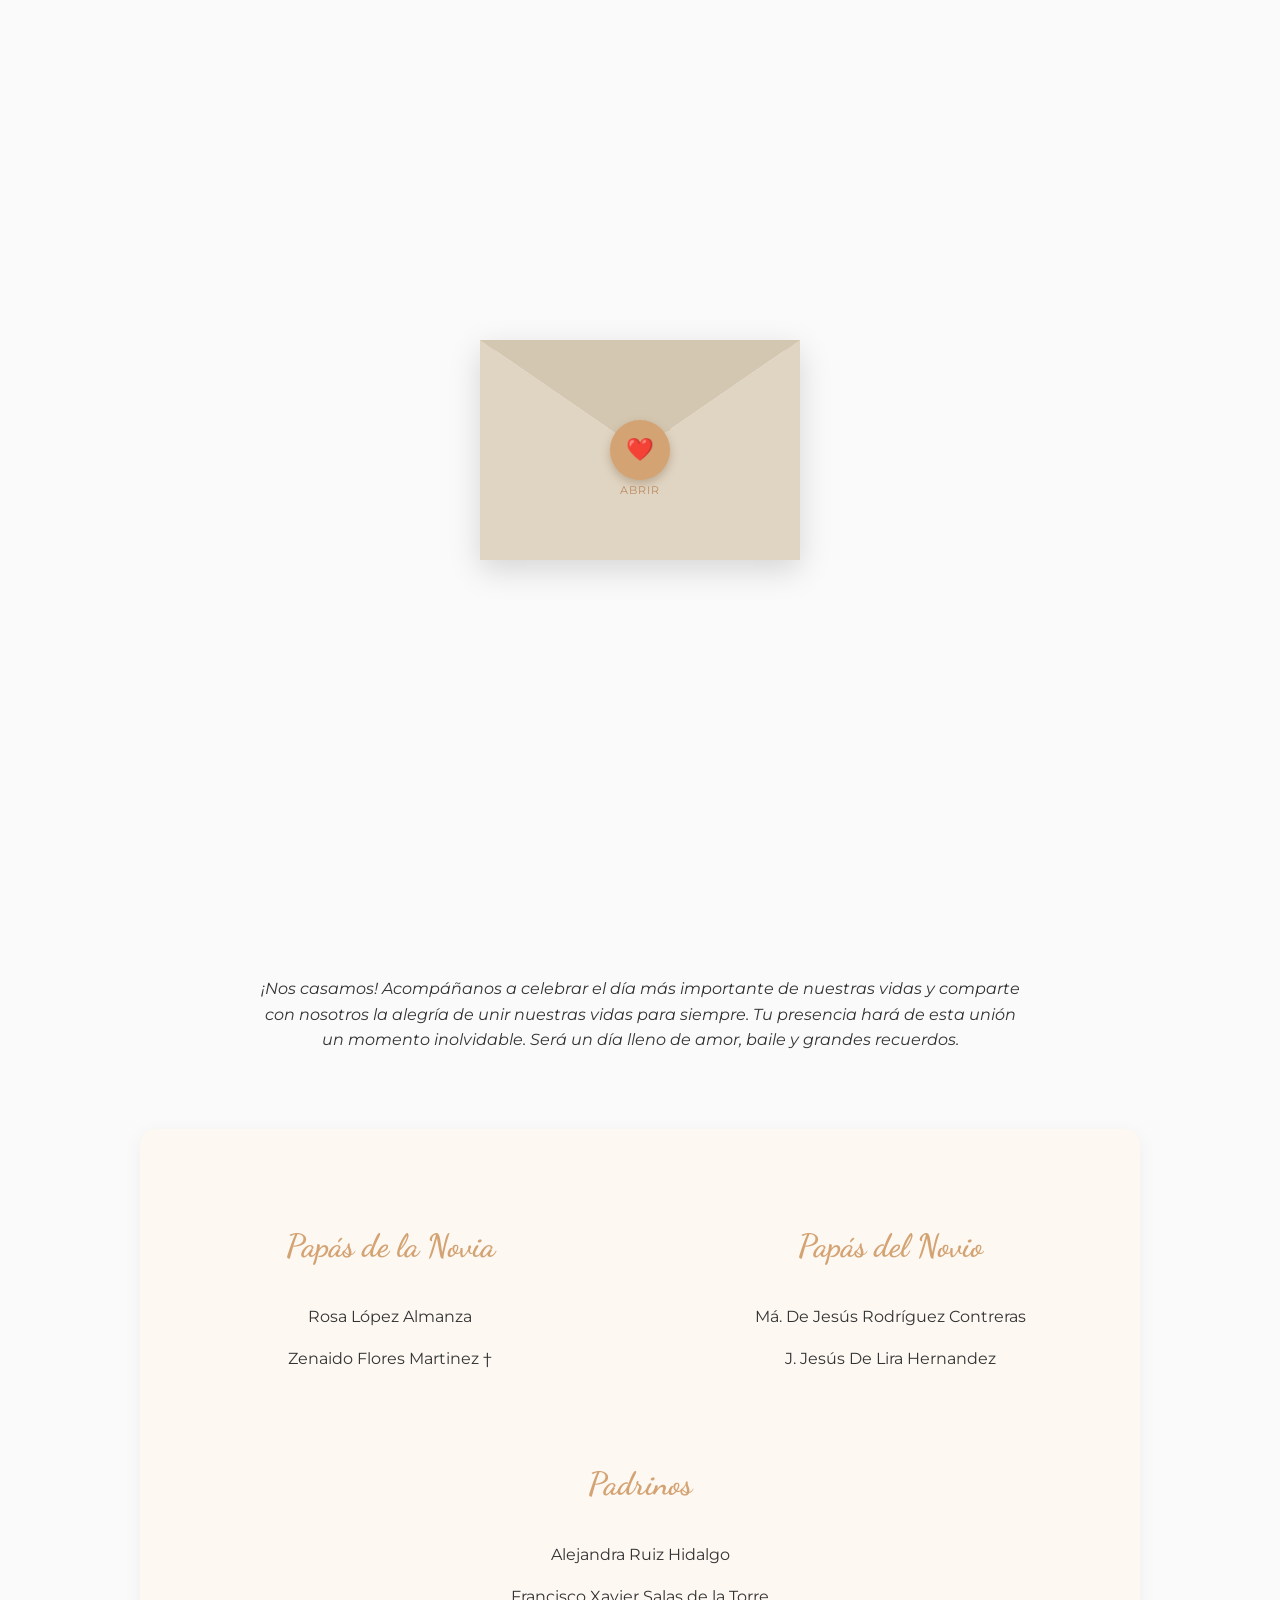
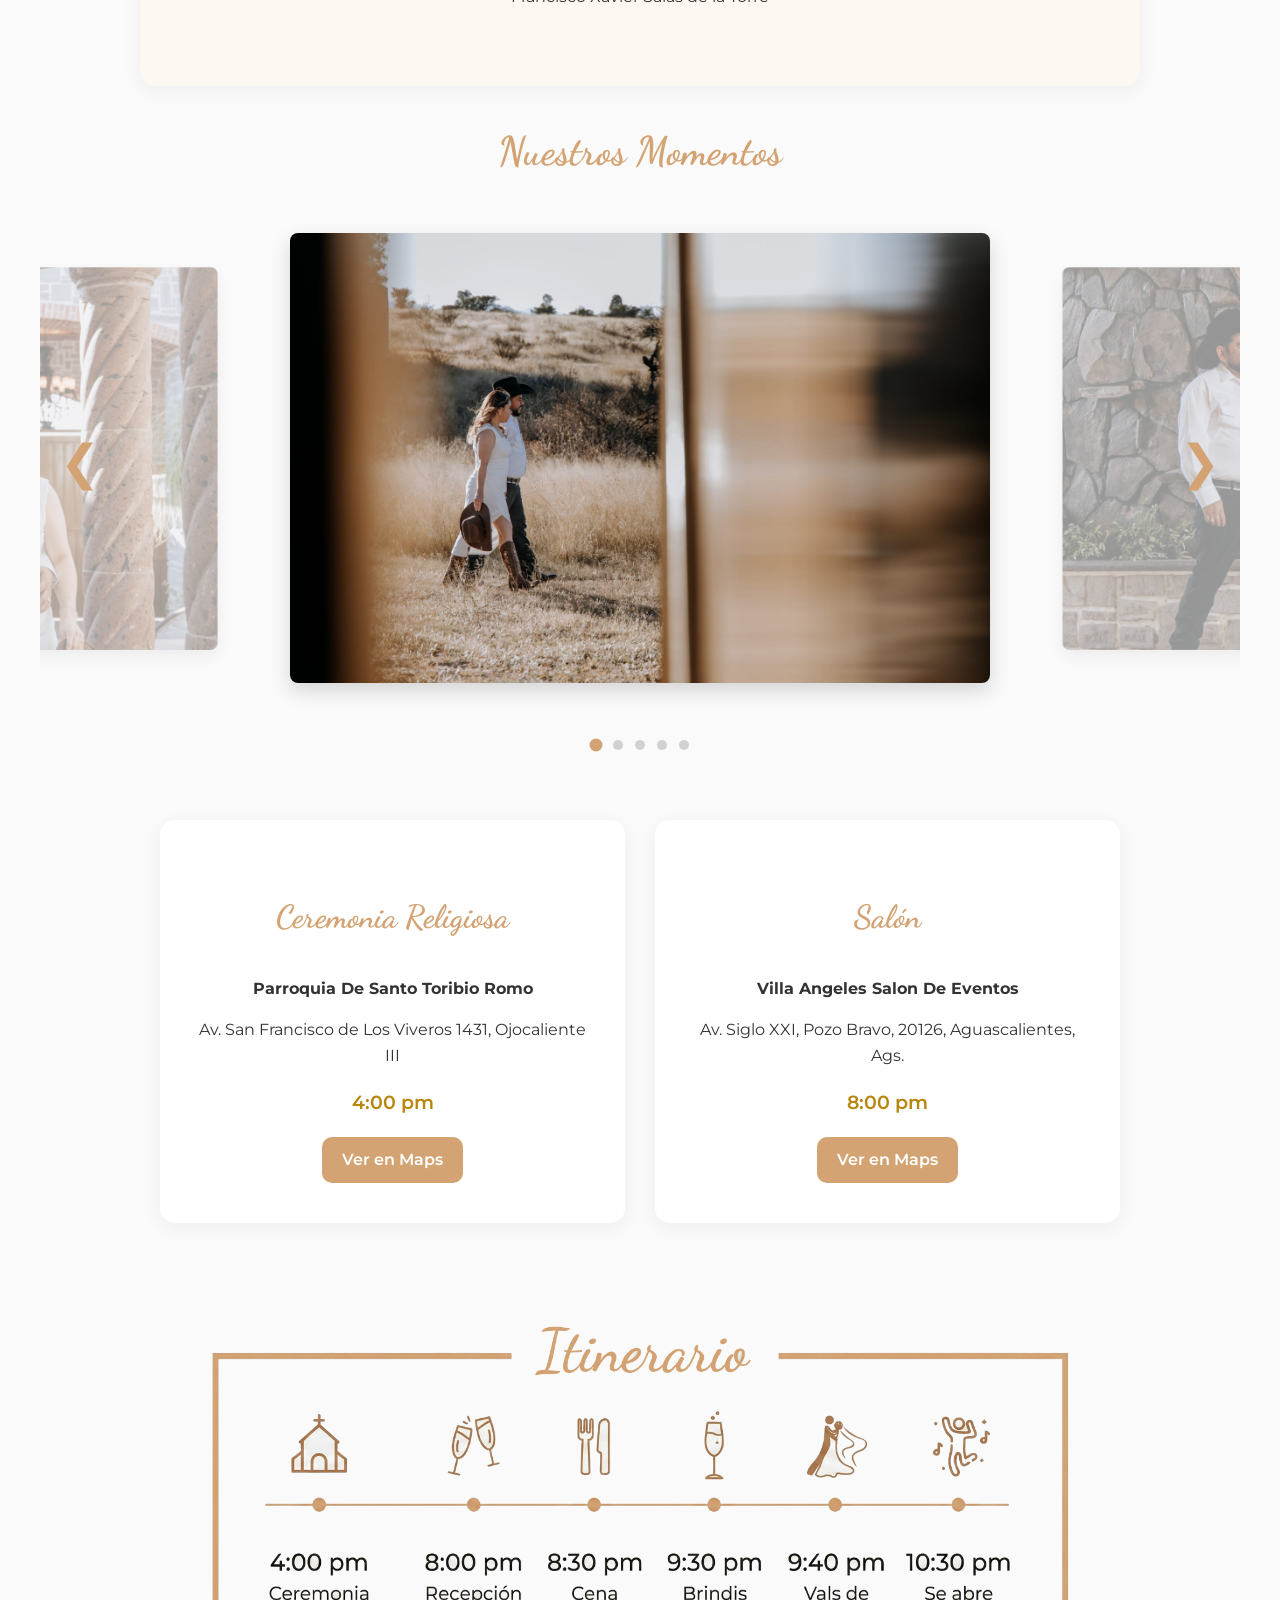
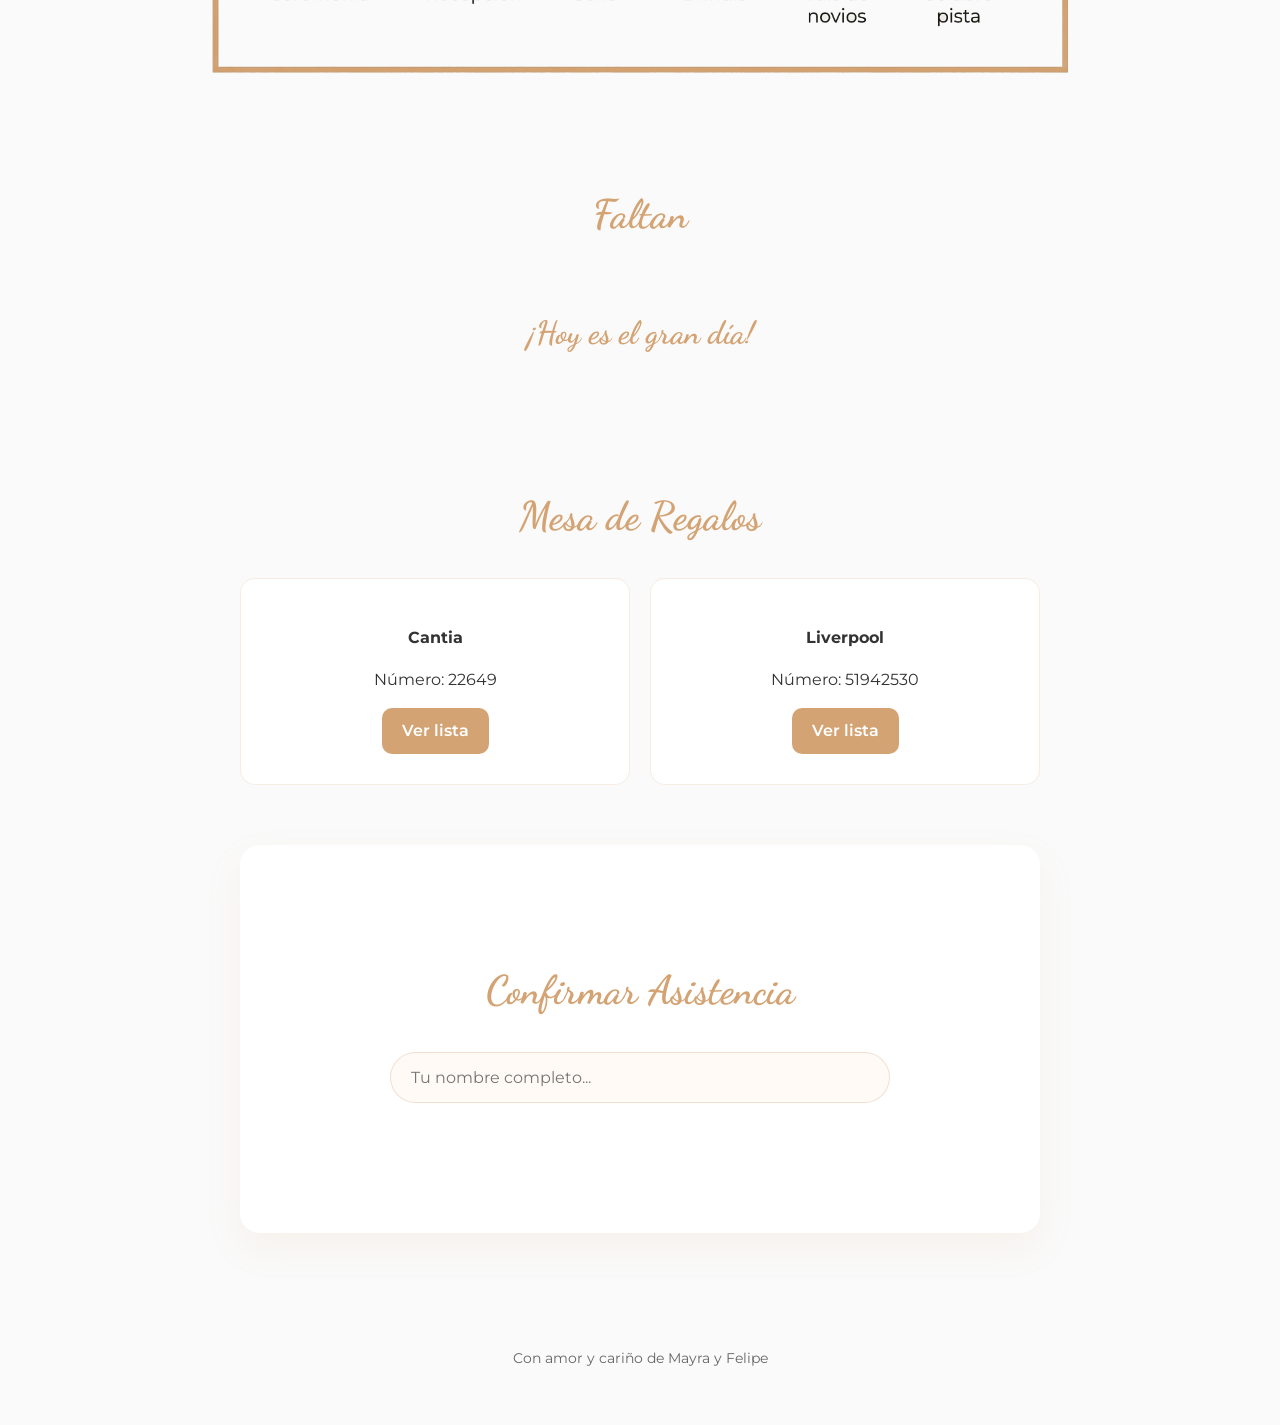
==== commit fd031012: "Versión estable sobre" ====
--- a/index.html
+++ b/index.html
@@ -9,9 +9,31 @@
     <link rel="stylesheet" href="css/components.css">
     <link rel="stylesheet" href="css/carousel.css">
     <link rel="stylesheet" href="css/rsvp.css">
+    <link rel="stylesheet" href="css/sobre.css">
     <link href="https://fonts.googleapis.com/css2?family=Dancing+Script:wght@600&family=Montserrat:wght@300;400;600&display=swap" rel="stylesheet">
 </head>
-<body>
+<body class="locked">
+    <div id="sobre-screen" class="intro-sobre-screen">
+        <div class="envelope" id="envelope-main">
+            <div class="flap-top"></div>
+
+            <div class="body-envelope"></div>
+
+            <div class="invitation-card">
+                <p>Nuestra Boda</p>
+                <h2>Mayra & Felipe</h2>
+                <p>11 de Abril de 2026</p>
+            </div>
+
+            <div class="seal" id="seal-click">
+                ❤️
+            </div>
+        </div>
+    </div>
+
+    <audio id="bg-music" loop>
+        <source src="audio/cancion-boda.mp3" type="audio/mpeg">
+    </audio>
 
     <header class="hero">
         <div class="hero-text">
@@ -151,5 +173,6 @@
     <script src="js/countdown.js"></script>
     <script src="js/carousel.js"></script>
     <script src="js/rsvp.js"></script>
+    <script src="js/music.js"></script>
 </body>
 </html>
--- a/css/components.css
+++ b/css/components.css
@@ -135,5 +135,4 @@
         min-width: calc(50% - 15px);
     }
 }
-/* Fin Cuenta Regresiva */
-
+/* Fin Cuenta Regresiva */
--- a/css/sobre.css
+++ b/css/sobre.css
@@ -0,0 +1,163 @@
+/* css/sobre.css */
+
+/* IMPORTANTE: Bloquear scroll de la página principal mientras el sobre está cerrado */
+body.locked {
+    overflow: hidden;
+    height: 100vh;
+}
+
+/* Contenedor principal que cubre toda la pantalla */
+.intro-sobre-screen {
+    position: fixed;
+    top: 0;
+    left: 0;
+    width: 100%;
+    height: 100vh;
+    background-color: var(--bg); /* Usa el fondo beige de tu web */
+    display: flex;
+    justify-content: center;
+    align-items: center;
+    z-index: 10000; /* Por encima de todo */
+    perspective: 1500px; /* Necesario para el efecto 3D */
+    transition: opacity 1s ease 1s, visibility 1s ease 1s; /* Desvanecimiento final con delay */
+}
+
+/* Clase para ocultar el sobre al final de la animación */
+.intro-sobre-screen.oculto {
+    opacity: 0;
+    visibility: hidden;
+}
+
+/* El Sobre (Estructura principal) */
+.envelope {
+    position: relative;
+    width: 320px;
+    height: 220px;
+    background: #e0d5c3; /* Color papel sobre */
+    box-shadow: 0 10px 30px rgba(0,0,0,0.15);
+    cursor: pointer;
+    transform-style: preserve-3d;
+    transition: transform 0.5s ease;
+}
+
+.envelope:hover {
+    transform: translateY(-5px);
+}
+
+/* Solapa Superior (la que se levanta) */
+.flap-top {
+    position: absolute;
+    top: 0;
+    left: 0;
+    width: 0;
+    height: 0;
+    border-left: 160px solid transparent;
+    border-right: 160px solid transparent;
+    border-top: 110px solid #d4c7b1; /* Un tono más oscuro */
+    transform-origin: top; /* Eje de rotación arriba */
+    z-index: 4;
+    transition: transform 1s ease;
+}
+
+/* Solapas Laterales e Inferior (Cuerpo del sobre) */
+.body-envelope {
+    position: absolute;
+    bottom: 0;
+    left: 0;
+    width: 100%;
+    height: 100%;
+    background-color: #e0d5c3;
+    z-index: 3;
+    /* Crear formas triangulares con clip-path */
+    clip-path: polygon(0 0, 160px 110px, 100% 0, 100% 100%, 0 100%);
+}
+
+/* La Tarjeta de Invitación (oculta dentro) */
+.invitation-card {
+    position: absolute;
+    top: 10px;
+    left: 10px;
+    width: 300px;
+    height: 200px;
+    background: white;
+    border-radius: 8px;
+    padding: 20px;
+    box-sizing: border-box;
+    text-align: center;
+    box-shadow: 0 2px 10px rgba(0,0,0,0.1);
+    z-index: 2; /* Por debajo de las solapas */
+    transition: transform 1s ease 0.8s; /* Aparece después de que sube la solapa */
+}
+
+.invitation-card h2 {
+    font-family: 'Dancing Script', cursive;
+    color: var(--primary);
+    font-size: 1.8rem;
+    margin: 10px 0;
+}
+
+.invitation-card p {
+    font-size: 0.9rem;
+    color: var(--text-light);
+    margin: 5px 0;
+}
+
+/* El Sello (donde hacen clic) */
+.seal {
+    position: absolute;
+    top: 110px; /* Justo donde se unen las solapas */
+    left: 50%;
+    transform: translate(-50%, -50%);
+    width: 60px;
+    height: 60px;
+    background-color: var(--primary);
+    border-radius: 50%;
+    z-index: 5; /* Por encima de todo */
+    display: flex;
+    justify-content: center;
+    align-items: center;
+    color: white;
+    font-size: 1.4rem;
+    box-shadow: 0 4px 10px rgba(136, 102, 70, 0.4);
+    transition: all 0.5s ease;
+}
+
+.seal:after {
+    content: 'Abrir'; /* Texto sutil */
+    position: absolute;
+    bottom: -20px;
+    font-size: 0.7rem;
+    color: var(--primary-dark);
+    text-transform: uppercase;
+    letter-spacing: 1px;
+}
+
+/* ========================================= */
+/* ESTADOS DE ANIMACIÓN (Al abrirse)        */
+/* ========================================= */
+
+/* 1. Rotar la solapa superior hacia arriba */
+.abierto .flap-top {
+    transform: rotateX(180deg);
+    z-index: 1; /* Pasa detrás de la tarjeta */
+}
+
+/* 2. Sacar la tarjeta hacia arriba */
+.abierto .invitation-card {
+    transform: translateY(-120px) scale(1.05);
+}
+
+/* 3. Romper/Ocultar el sello */
+.abierto .seal {
+    opacity: 0;
+    transform: translate(-50%, -50%) scale(0.5);
+    visibility: hidden;
+}
+
+/* Ajustes para móviles */
+@media (max-width: 400px) {
+    .envelope { width: 280px; height: 192px; }
+    .flap-top { border-left-width: 140px; border-right-width: 140px; border-top-width: 96px; }
+    .invitation-card { width: 260px; height: 172px; }
+    .seal { top: 96px; width: 50px; height: 50px; }
+}
